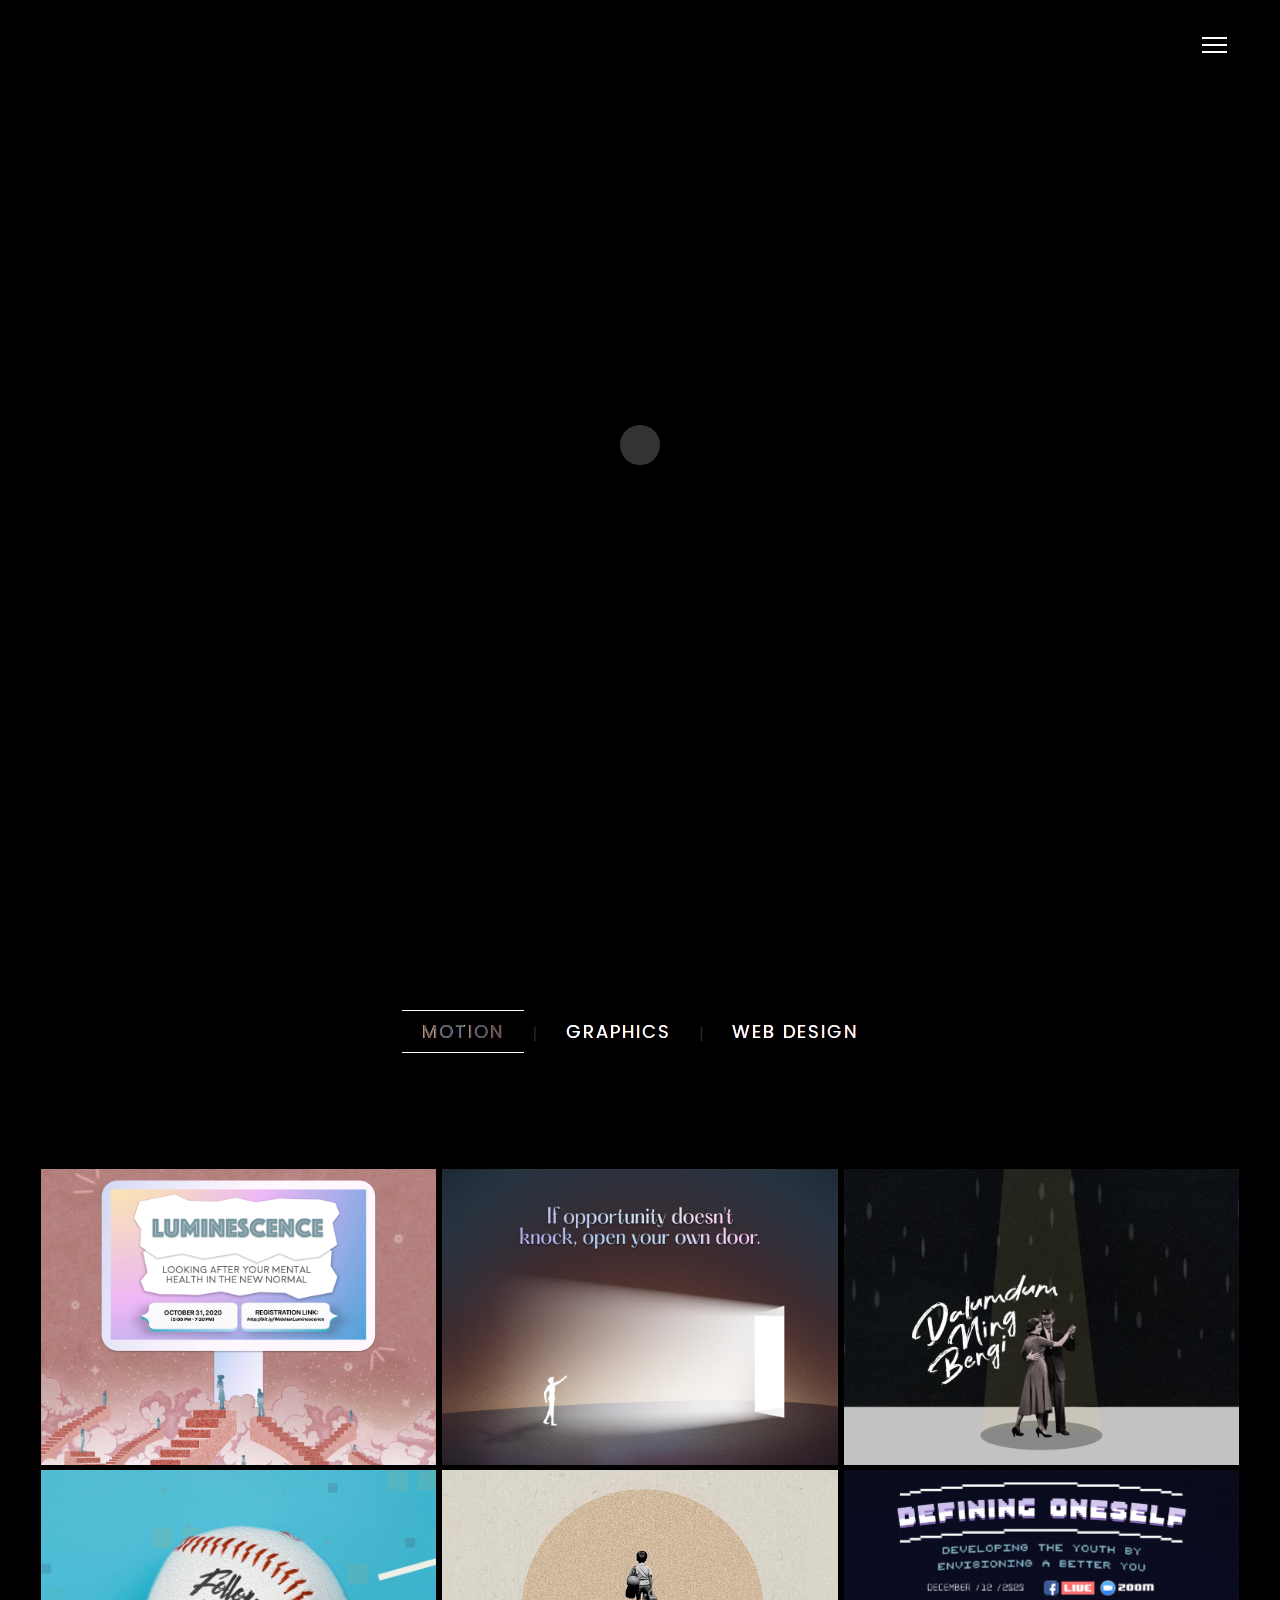
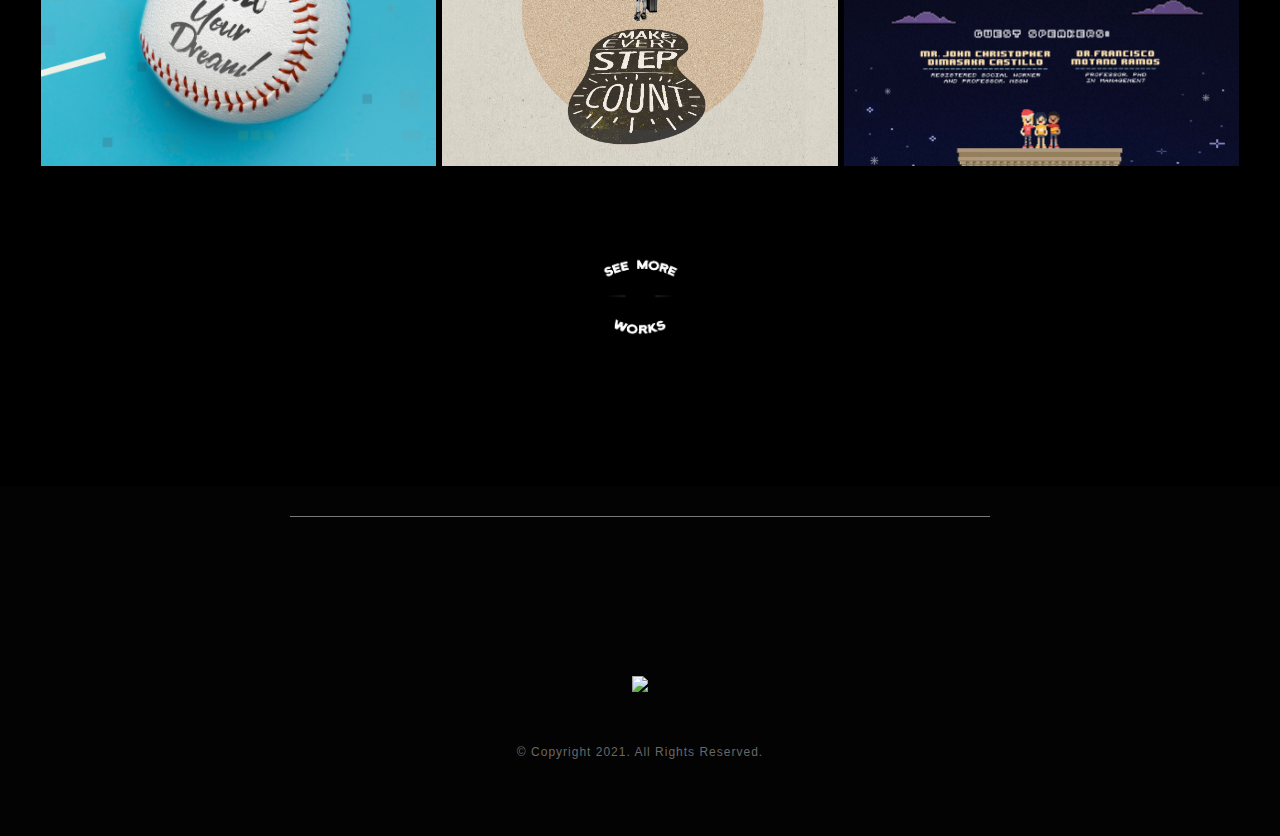
==== index.html @ 74062b82 "m" ====
<!doctype html>

<html lang="en">
<head>

  <meta charset="utf-8">
  <title>James Dulinayan</title>
  <link rel="icon" type="image/png" href="img/icon.png" />

<!--Style-->

  <link rel="stylesheet" href="css/reset.css">
  <link rel="stylesheet" href="css/style.css">
  <link rel="stylesheet" href="css/style-responsive.css">
  <link rel="stylesheet" href="http://maxcdn.bootstrapcdn.com/font-awesome/4.3.0/css/font-awesome.min.css">

<script src="https://use.fontawesome.com/releases/v5.11.1/js/all.js"></script>
    
    
    <link href="https://fonts.googleapis.com/css?family=Roboto+Condensed:300,300i,400,400i,700i" rel="stylesheet">
    <link rel="stylesheet" href="https://cdnjs.cloudflare.com/ajax/libs/font-awesome/4.7.0/css/font-awesome.min.css">
    <link rel="stylesheet" href="https://maxcdn.bootstrapcdn.com/bootstrap/3.3.7/css/bootstrap.min.css"> 
    
    <!---->
    
    <link rel="stylesheet" href="https://cdnjs.cloudflare.com/ajax/libs/magnific-popup.js/1.1.0/magnific-popup.min.css">
    <link rel="stylesheet" href="https://cdnjs.cloudflare.com/ajax/libs/owl-carousel/1.3.3/owl.carousel.min.css">
    <link rel="stylesheet" href="https://cdnjs.cloudflare.com/ajax/libs/owl-carousel/1.3.3/owl.theme.min.css">
    <script src="https://ajax.googleapis.com/ajax/libs/jquery/3.3.1/jquery.min.js"></script>
    <script src="https://cdnjs.cloudflare.com/ajax/libs/owl-carousel/1.3.3/owl.carousel.min.js"></script>

    <link rel="stylesheet" href="css/jquery.fatNav.min.css">

</head>

<body>



<div class="preloader" id="preloader">
    <div class="item">
      <div class="spinner">
      </div>
    </div>
</div>



  <!--Header-->


  <header id="fullscreen">
    
      <div class="logo" id="full"><a href="index.html">
        <img class='logos' src="img/logo.jpg">
      </a></div>


  </header>


    <div class="fat-nav">
        <div class="fat-nav__wrapper">
            <ul>
                <li><a href="index.html" class="active">Home</a></li>
                <li><a href="pages/works.html">My Works</a></li>
                <li><a href="pages/about.html">About</a></li>
                <li><a href="pages/contact.html">Contact</a></li>
            </ul>
        </div>
    </div>


  <!--Content-->


   <div class="content" id="ajax-content">

        <section class="box-intro">
            <div class="table-cell">
                <h1 class="box-headline letters rotate-2">
                   <img src="img/hello.gif">
            </h1>
                <h5>GRAPHIC / WEB / MOTION / VIDEO</h5>
            </div>

            <div class="mouse">

                <div class="scroll"></div>
            </div>
        </section>

      </div>




<section class="works">
           <div class="container">
               <div class="row no-gutters">
                   <div class="filtering text-center col-sm-12">
                       <div class="filter">
                           <span data-filter='.motion' class="active">MOTION</span>
                           |
                           <span data-filter='.graphic'> GRAPHICS</span>
                           |
                           <span data-filter='.web'>WEB DESIGN</span>
                       </div>
                   </div>
                   <div class="clearfix"></div>
                   <br><br><br><br>
                   
                   <div class="gallery full-width">
                       <div class="col-lg-4 items motion">
                           <div class="item-img">
                               <img src="img/portfolio/motion/invicta.gif" class="img-responsive" alt="">
                               <div class="item-img-overlay">
                                   <div class="overlay-info full-width">
                                       <p>LOGO | Branding</p>
                                       <h5>Creative Web Design</h5>
                                        <a href="img/portfolio/motion/invicta.gif" class="popimg">
                                       <span class="icon">
                                           <i class="fa fa-arrow-right"></i>
                                       </span>
                                     </a>
                                   </div>
                               </div>
                           </div>
                       </div>
                          
                    <div class="col-lg-4 items motion">
                           <div class="item-img">
                               <img src="img/portfolio/motion/flag.gif" class="img-responsive" alt="">
                               <div class="item-img-overlay">
                                   <div class="overlay-info full-width">
                                       <p>LOGO | Branding</p>
                                       <h5>Creative Web Design</h5>
                                       <a href="img/portfolio/motion/flag.gif" class="popimg">
                                           
                                           <span class="icon">
                                               <i class="fa fa-arrow-right"></i>
                                           </span>
                                           
                                       </a>
                                   </div>
                               </div>
                           </div>
                       </div>
                       
                       <div class="col-lg-4 items motion">
                           <div class="item-img">
                               <img src="img/portfolio/motion/kaleidoscope.gif" class="img-responsive" alt="">
                               <div class="item-img-overlay">
                                   <div class="overlay-info full-width">
                                       <p>LOGO | Branding</p>
                                       <h5>Creative Web Design</h5>
                                       <a href="img/portfolio/motion/kaleidoscope.gif" class="popimg">
                                           
                                           <span class="icon">
                                               <i class="fa fa-arrow-right"></i>
                                           </span>
                                           
                                       </a>
                                   </div>
                               </div>
                           </div>
                       </div>
                       
                       
                       <div class="col-lg-4 items motion">
                           <div class="item-img">
                               <img src="img/portfolio/motion/stranger.gif" class="img-responsive" alt="">
                               <div class="item-img-overlay">
                                   <div class="overlay-info full-width">
                                       <p>LOGO | Branding</p>
                                       <h5>Creative Web Design</h5>
                                       <a href=img/portfolio/motion/stranger.gif class="popimg">
                                           
                                           <span class="icon">
                                               <i class="fa fa-arrow-right"></i>
                                           </span>
                                           
                                       </a>
                                   </div>
                               </div>
                           </div>
                       </div>
                       
                       <div class="col-lg-4 items motion">
                           <div class="item-img">
                               <img src="img/portfolio/motion/wreckit.gif" class="img-responsive" alt="">
                               <div class="item-img-overlay">
                                   <div class="overlay-info full-width">
                                       <p>LOGO | Branding</p>
                                       <h5>Creative Web Design</h5>
                                       <a href="img/portfolio/motion/wreckit.gif" class="popimg">
                                           
                                           <span class="icon">
                                               <i class="fa fa-arrow-right"></i>
                                           </span>
                                           
                                       </a>
                                   </div>
                               </div>
                           </div>
                       </div>
                         <div class="col-lg-4 items motion">
                           <div class="item-img">
                               <img src="img/portfolio/motion/baile.gif" class="img-responsive" alt="">
                               <div class="item-img-overlay">
                                   <div class="overlay-info full-width">
                                       <p>LOGO | Branding</p>
                                       <h5>Creative Web Design</h5>
                                       <a href="img/portfolio/motion/baile.gif" class="popimg">
                                           
                                           <span class="icon">
                                               <i class="fa fa-arrow-right"></i>
                                           </span>
                                           
                                       </a>
                                   </div>
                               </div>
                           </div>
                       </div>
                        <div class="col-lg-4 items graphic">
                           <div class="item-img">
                               <img src="img/portfolio/graphic/01.jpg" class="img-responsive" alt="">
                               <div class="item-img-overlay">
                                   <div class="overlay-info full-width">
                                       <p>LOGO | Branding</p>
                                       <h5>Creative Web Design</h5>
                                       <a href="img/portfolio/graphic/full/01.png" class="popimg">
                                           
                                           <span class="icon">
                                               <i class="fa fa-arrow-right"></i>
                                           </span>
                                           
                                       </a>
                                   </div>
                               </div>
                           </div>
                       </div>
                       <div class="col-lg-4 items graphic">
                           <div class="item-img">
                               <img src="img/portfolio/graphic/02.jpg" class="img-responsive" alt="">
                               <div class="item-img-overlay">
                                   <div class="overlay-info full-width">
                                       <p>LOGO | Branding</p>
                                       <h5>Creative Web Design</h5>
                                       <a href="img/portfolio/graphic/full/02.png" class="popimg">
                                           
                                           <span class="icon">
                                               <i class="fa fa-arrow-right"></i>
                                           </span>
                                           
                                       </a>
                                   </div>
                               </div>
                           </div>
                       </div>
                       <div class="col-lg-4 items graphic">
                           <div class="item-img">
                               <img src="img/portfolio/graphic/03.jpg" class="img-responsive" alt="">
                               <div class="item-img-overlay">
                                   <div class="overlay-info full-width">
                                       <p>LOGO | Branding</p>
                                       <h5>Creative Web Design</h5>
                                       <a href="img/portfolio/graphic/full/03.png" class="popimg">
                                           
                                           <span class="icon">
                                               <i class="fa fa-arrow-right"></i>
                                           </span>
                                           
                                       </a>
                                   </div>
                               </div>
                           </div>
                       </div>
                       <div class="col-lg-4 items graphic">
                           <div class="item-img">
                               <img src="img/portfolio/graphic/04.jpg" class="img-responsive" alt="">
                               <div class="item-img-overlay">
                                   <div class="overlay-info full-width">
                                       <p>LOGO | Branding</p>
                                       <h5>Creative Web Design</h5>
                                       <a href="img/portfolio/graphic/full/04.png" class="popimg">
                                           
                                           <span class="icon">
                                               <i class="fa fa-arrow-right"></i>
                                           </span>
                                           
                                       </a>
                                   </div>
                               </div>
                           </div>
                       </div>
                       <div class="col-lg-4 items graphic">
                           <div class="item-img">
                               <img src="img/portfolio/graphic/05.jpg" class="img-responsive" alt="">
                               <div class="item-img-overlay">
                                   <div class="overlay-info full-width">
                                       <p>LOGO | Branding</p>
                                       <h5>Creative Web Design</h5>
                                       <a href="img/portfolio/graphic/full/05.png" class="popimg">
                                           
                                           <span class="icon">
                                               <i class="fa fa-arrow-right"></i>
                                           </span>
                                           
                                       </a>
                                   </div>
                               </div>
                           </div>
                       </div>
                       <div class="col-lg-4 items graphic">
                           <div class="item-img">
                               <img src="img/portfolio/graphic/06.jpg" class="img-responsive" alt="">
                               <div class="item-img-overlay">
                                   <div class="overlay-info full-width">
                                       <p>LOGO | Branding</p>
                                       <h5>Creative Web Design</h5>
                                       <a href="img/portfolio/graphic/full/06.png" class="popimg">
                                           
                                           <span class="icon">
                                               <i class="fa fa-arrow-right"></i>
                                           </span>
                                           
                                       </a>
                                   </div>
                               </div>
                           </div>
                       </div>   









                   </div>
 
               </div>
           </div>
    

    <div class="more">
    <center><a href="pages/works.html"><img src="img/more.gif" style='width: 110px'></a><center>
    </div>
  


  <footer>




    <div class="footer-margin">
      <hr>

      <div class="social-footer">
        <a href="https://www.facebook.com/jamesdulinayan"><i class="fab fa-facebook-f"></i></a>
        <a href="https://www.twitter.com/jamesdulinayan"><i class="fab fa-twitter"></i></a>
        <a href="https://www.instagram.com/instagram"><i class="fab fa-instagram"></i></a>
      
      </div> 

      <center><a href="index.html"><img src="img/james.gif" style='width: 150px'></a></center> 

      <div class="copyright">© Copyright 2021. All Rights Reserved.</div>
      

    
    </div>


  </footer>

</section>

<!--Scripts-->

  <script src="js/jquery.easing.min.js"></script>
  <script src="js/modernizr.custom.42534.js" type="text/javascript"></script>
  <script src="js/jquery.waitforimages.js" type="text/javascript"></script>
  <script src="js/imagesloaded.pkgd.min.js" type="text/javascript"></script>    
  <script src="js/jquery.jkit.1.2.16.min.js"></script>
  <script src="js/script.js" type="text/javascript"></script>
  <script  src="js/menu.js"></script>


      <script src="js/main.js"></script>
     <script src="js/jquery.responsiveTabs.min.js"></script>
     <script src="js/isotope.pkgd.min.js"></script>
     <script src="https://cdnjs.cloudflare.com/ajax/libs/magnific-popup.js/1.1.0/jquery.magnific-popup.min.js"></script>


    <script type="text/javascript" src="js/jquery.fatNav.min.js"></script>
    <script type="text/javascript" src="js/menu.js"></script>




</body>
</html>
---- css/style.css ----
@import url('https://fonts.googleapis.com/css2?family=Poppins:wght@300&display=swap');
@font-face {
  font-family: Bigilla;
  src: url(../font/Bigilla.otf);
}

body{
  background-color: rgb(3,3,3);
  font-family: 'Poppins', sans-serif;
  font-size:14px;
  color: white;
  font-weight: 400;
  overflow-y:scroll;
  -webkit-font-smoothing: antialiased;
  margin:0; padding:0;
    min-width: 100%;


}

::selection {
		background: #000;
		color: #fff;
		text-shadow: none;
	}
	
	::-moz-selection {
		background: #000;
		color: #fff;
		text-shadow: none;
	}

p{
  font-family: 'Poppins', sans-serif;
  font-size:14px;
  font-weight: 400;
}

a{
  text-decoration:none;
  -webkit-transition: all 0.2s ease-in;
	-moz-transition: all 0.2s ease-in;
	-ms-transition: all 0.2s ease-in;
	-o-transition: all 0.2s ease-in;
	transition: all 0.2s ease-in; 

}

a:focus {
  outline:none;
}

strong{
  font-weight:700;

}


/*
**************************
PRELOADER
**************************
*/

.preloader{
  position:fixed;
  top:0;
  width:100%;
  height:100%;
  background:black;
  z-index:999;
}
 
.preloader .item{
  position:absolute;
  width:50px;
  height:50px;
  left:50%;
  top:50%;
  margin-left:-25px;
  margin-top:-25px;
} 

.spinner {
  width: 40px;
  height: 40px;
  margin: 0px auto;
  background-color: #333;
  border-radius: 100%;  
  -webkit-animation: scaleout 1.0s infinite ease-in-out;
  animation: scaleout 1.0s infinite ease-in-out;
}

@-webkit-keyframes scaleout {
  0% { -webkit-transform: scale(0.0) }
  100% {
    -webkit-transform: scale(1.0);
    opacity: 0;
  }
}

@keyframes scaleout {
  0% { 
    transform: scale(0.0);
    -webkit-transform: scale(0.0);
  } 100% {
    transform: scale(1.0);
    -webkit-transform: scale(1.0);
    opacity: 0;
  }
}





/*
**************************
NAVIGATION OPACITY
**************************
*/



#full{
  width:1140px;
  position: relative;
  top:0;
  margin:0 auto;
  z-index: 9997;
}


#fullscreen{
  display:none;
  position:absolute;
  top:0;
  width:100%;
  margin:0 auto;
  height:80px;
  z-index: 9998;
}

/*
**************************
HEADER
**************************
*/

header.boxed{
  position:fixed;
  width:100%;
  margin:0 auto;
  height:80px;
  z-index:9999;
  display:none;
  background:none;
  top:0;
    -webkit-transition: background 0.2s ease-in;
	-moz-transition: background 0.2s ease-in;
	-ms-transition: background 0.2s ease-in;
	-o-transition: background 0.2s ease-in;
	transition: background 0.2s ease-in; 
}


header.boxed .header-margin{
  width:1140px;
  margin:0 auto;
}

header.boxed .header-margin-mini{
  width:90%;
  margin:0 auto;
}


ul.social-icon{
  float:right;
}

ul.social-icon a{
  float:right;
  font-size:15px;
  border-bottom:0;
  color:black;
  padding-right:0px !important;
}

ul.social-icon a:hover{
  color:#c3c3c3;
}

.menu-index{
  position: fixed;
  right: 5%;
  top: 10px;
  z-index: 99999;
  padding:20px;
  background:transparent;
  cursor:pointer;
}

.gradient-icon{
  padding: .5px 2px;
}
.gradient-icon svg.fa-times path{
  fill: url(#rg);
}

/* from black to color */
.gradient-icon svg.fa-times{
  filter: brightness(0%) grayscale(100%);
  transition: filter 1s ease, -webkit-filter 1s ease;
}
.gradient-icon svg.fa-times:hover{
  filter: brightness(100%) grayscale(0%);
}

/* from white to color */
.gradient-icon.white{
  background: 191919;
}
.gradient-icon.white svg.fa-times{
  filter: brightness(0%) grayscale(100%) invert(1);
}
.gradient-icon.white svg.fa-times:hover{
  /*
    we need to make a new declaration
    because transitions can only be done on func values 
    so we need the same <filterFunc> at both hands of the transition
 */
  filter: brightness(100%) grayscale(0%) invert(0);
}




ul.menu-icon{
  float:right;
}

ul.menu-icon a{
  float:right;
  font-size:19px;
  color:white;
  padding-right:0px !important;
}

ul.menu-icon i{
  padding:20px;
  background:black;
}

ul.menu-icon a:hover{
  color:#c3c3c3;
}

header a{
  color:#000000;
}

ul.header-nav{
  width:60%;
  float:left;
}

.logos {
  margin-top: 30px;
  margin-left: -30px;
  width: 150px;
}

header .logo > a{
  font-family: Otto Attac Type;
  font-size:23px;
  font-weight:800;
  float:left;
  line-height:80px;
  padding-right:40px;
}

header .logo > a:hover{
  color:#c3c3c3;
}

header li{
  text-transform:uppercase;
  list-style-type: none; margin: 0 auto; float: left;
}


header li > a{
  font-size:13px;
  color:#c3c3c3;
  padding-right:25px;
  padding-left:25px;
  font-weight:800;
  line-height:80px;
  display:inline-block;  

}

header li > a:hover{
  color:rgb(3,3,3);
}

header li > a #active{
  color:#000000;

}

header li ul{
  overflow: hidden; display: none; background: #f9f9f9; z-index:20;
}

header li ul li a{
  line-height:50px;
  padding-left:30px; 
  width:260px;
}

header li:hover ul{
  position: absolute; padding: 0; display: block; width: 260px;
}



/*
**************************
CONTENT
**************************
*/

.more{
  margin: 90px;
}

.more img{
  transition: 0.5s all ease-in-out;

}

.more img:hover{

  transition: 0.5s all ease-in-out;
transform: scale(1.2);

}

.hero-image{
  position:relative; 
  width:100%; 
  top:0; 
  height:400px; 
  background: url('../img/full/full.jpg') center center;
  -webkit-background-size: cover;
  -moz-background-size: cover;
  -o-background-size: cover;
  background-size: cover;  
  
}

.one-column{
  width:40%;
  position:relative;
  float:left;
}

.two-column{
  width:60%;
  position:relative;
  float:left;
}

.one-column p{
  width:70% !important;
}

.two-column p{
  width:100% !important;
}

.clear{
  clear:both;
}

.content{
  position:relative;
  width:1140px;
  margin-right:50px auto;

}



.content .text-intro{
  width: 1140px;
  margin: 200px auto 0;
}

.content .text-intro h1, h2{
  font-size:43px;
  width:40%;
  font-family: Poppins;
  text-transform:uppercase;
  color:white;
  letter-spacing: 2px;
  font-weight:500;
  line-height:70px;

  
}

h2{
  font-size:43px;
  width:30%;
  font-family: Poppins;
  text-transform:uppercase;
  color:white;
  letter-spacing: 2px;
  font-weight:500;
  line-height:70px;

}

.content .text-intro p{
  font-size:16px;
  color:white;
  margin-top:20px;
  font-weight:400;
  line-height:22px;
  letter-spacing:1px;
  width:40%;
}

        .typed-cursor{
            opacity: 1;
            font-weight: 900;
            -webkit-animation: blink 0.7s infinite;
            -moz-animation: blink 0.7s infinite;
            -ms-animation: blink 0.7s infinite;
            -o-animation: blink 0.7s infinite;
            animation: blink 0.7s infinite;
        }
        @-keyframes blink{
            0% { opacity:1; }
            50% { opacity:0; }
            100% { opacity:1; }
        }
        @-webkit-keyframes blink{
            0% { opacity:1; }
            50% { opacity:0; }
            100% { opacity:1; }
        }
        @-moz-keyframes blink{
            0% { opacity:1; }
            50% { opacity:0; }
            100% { opacity:1; }
        }
        @-ms-keyframes blink{
            0% { opacity:1; }
            50% { opacity:0; }
            100% { opacity:1; }
        }
        @-o-keyframes blink{
            0% { opacity:1; }
            50% { opacity:0; }
            100% { opacity:1; }
        }

/*
**************************
HOME SIDEBAR
**************************
*/

.home-sidebar{
  top:0;
  position:absolute;
  width:33.3333%;
  right:0;
  height:100%;
  background:#f4f4f4;
  z-index:9;
  overflow:hidden;
  background-size:100%;
  background-repeat: no-repeat;
  background-size: cover;
  background-position: center;
}

.parallax{
  position:absolute;
}

.parallax-option{
  position:absolute; width:100%; height:100%;
}

/*
**************************
PORTFOLIO GRID
**************************
*/

.prev-next{
  width:100%;
  max-width:1170px;
  margin:0 auto;
  padding-top:100px;
}

.prev-next a{
  color:black;
  font-weight:500;
  padding-bottom: 15px;
}

.prev-next a:hover{
  border-bottom:1px solid black;
}

.prev-button{
  width:50%;
  position:relative;
  float:left;
  text-align:left;
}

.next-button{
  width:50%;
  position:relative;
  float:left;
  text-align:right;
}


#ajax-content{width:100%;}

.portfolio-grid{
  width:1170px;
  position:relative;
  margin: 100px auto;
  overflow:hidden;
}

#portfolio-sidebar{
  width: 780px !important;
  padding-right: 390px;

}

li.grid-item{
  position:relative;
  float:left;
  padding:15px;
}

.grid-hover{
  position: absolute;
  width: 100%;
  height: 100%;
  top:0;
  background: white;
  z-index: 2;
  opacity: 0;
  -webkit-transition: all 0.2s ease-in;
	-moz-transition: all 0.2s ease-in;
	-ms-transition: all 0.2s ease-in;
	-o-transition: all 0.2s ease-in;
	transition: all 0.2s ease-in; 
}

.grid-hover:hover{
  opacity: 0.9;
}

.grid-hover h1{
  font-size:23px;
  bottom:80px;
  left:40px;
  position:absolute;
  text-transform:uppercase;
  color:#000000;
  letter-spacing:1px;
  font-weight:900;
  line-height:50px;
}

.grid-hover p{
  font-size:13px;
  bottom:40px;
  left:40px;
  position:absolute;
  color:#686868;
  letter-spacing:1px;
  font-weight:400;
  line-height:50px;
}

li.grid-item img{
  width:360px;
}

/*
**************************
FOOTER
**************************
*/

#footer-box{height:150px; margin-top:75px;}

footer{
  background-color: rgb(3,3,3);
  width:100%;
  margin-top:150px;
  height:350px;
  overflow:hidden;
  z-index:10;
}

.footer-margin{
  width:1140px;
  margin: 30px auto;
  line-height: 70px;
}

#footer-left{text-align:left;}

.footer-margin .copyright{
  color: #686868;
  letter-spacing: 1px;
  font-size: 12px;
  width: 100%;
  text-align:center;
  float: left;
}

.footer-margin .social-footer{
  color: #686868;
  letter-spacing: 1px;
  font-size: 25px;
  width: 100%;
  text-align:center;
  float: left;
  margin: 20px auto;
}

.footer-margin .social-footer a{
  color:white;
  padding: 30px;
}


.footer-margin .social-footer a:hover{
  color:gray;
  transition: color .3s ease-in;

}

.copyright{
  color: gray;
}

/*
**************************
CONTACT
**************************
*/

.contact-one, .contact-two{
  width:30%;
  padding-right:3%;
  position:relative;
  float:left;
}

.contact-three{
  width:33%;
  position:relative;
  float:left;
}

.contact-one p, .contact-two p, .contact-three p{
  width:100% !important;
}

input{

  width:100%;
  height:40px;
  background:#f8f7f7;
  border:0;
  color:#000000;
  font-weight:500;
  line-height:40px;
  font-family: 'Poppins', sans-serif;
  margin-bottom:10px;
  font-size:13px;
  padding-left:15px;
  -webkit-box-sizing: border-box; /* Safari/Chrome, other WebKit */
  -moz-box-sizing: border-box;    /* Firefox, other Gecko */
  box-sizing: border-box;         /* Opera/IE 8+ */
}

input.button-submit{

  width:220px;
  height:40px;
  background:#f8f7f7;
  font-weight:500;
  border:0;
  font-family: 'Poppins', sans-serif;
  color:#000000;
  float:right;
  font-weight:900;
  line-height:40px;
  font-size:13px;
}

input:focus{
  background:#f4f4f4; 
}

textarea{

  width:100%;
  height:40px;
  border:0;
  line-height:40px;
  background:#f8f7f7;
  color:#000000;
  font-size:13px;
  font-family: 'Poppins', sans-serif;
  font-weight:500;
  margin-bottom:10px;
  padding:0 0 0 15px;
  -webkit-box-sizing: border-box; /* Safari/Chrome, other WebKit */
  -moz-box-sizing: border-box;    /* Firefox, other Gecko */
  box-sizing: border-box;         /* Opera/IE 8+ */
    -webkit-transition: all 0.2s ease-in;
	-moz-transition: all 0.2s ease-in;
	-ms-transition: all 0.2s mease-in;
	-o-transition: all 0.2s ease-in;
	transition: all 0.2s ease-in; 
}

textarea:focus{background:#f4f4f4; height:250px;}









/* box-intro
==================================================*/

.box-intro {
    text-align: center;
    display: table;
    height: 100vh;
    background-color: rgb(3,3,3);
    width: 100%;
}

.box-intro .table-cell {
    display: table-cell;
    vertical-align: middle;
}

.box-intro em {
    font-style: normal;
    text-transform: uppercase
}

b i:last-child {
    color: #ffbf00 !important;
}

.box-intro h5 {
    letter-spacing: 4px;
    text-transform: uppercase;
    color: #999;
    line-height: 1.7
}


/* mouse effect */

.mouse {
    position: absolute;
    width: 22px;
    height: 42px;
    bottom: 40px;
    left: 50%;
    margin-left: -12px;
    border-radius: 15px;
    border: 2px solid #888;
    -webkit-animation: intro 1s;
    animation: intro 1s;
}

.scroll {
    display: block;
    width: 3px;
    height: 3px;
    margin: 6px auto;
    border-radius: 4px;
    background: #888;
    -webkit-animation: finger 2s infinite;
    animation: finger 2s infinite;
}

@-webkit-keyframes intro {
    0% {
        opacity: 0;
        -webkit-transform: translateY(40px);
        transform: translateY(40px);
    }
    100% {
        opacity: 1;
        -webkit-transform: translateY(0);
        transform: translateY(0);
    }
}

@keyframes intro {
    0% {
        opacity: 0;
        -webkit-transform: translateY(40px);
        transform: translateY(40px);
    }
    100% {
        opacity: 1;
        -webkit-transform: translateY(0);
        transform: translateY(0);
    }
}

@-webkit-keyframes finger {
    0% {
        opacity: 1;
    }
    100% {
        opacity: 0;
        -webkit-transform: translateY(20px);
        transform: translateY(20px);
    }
}

@keyframes finger {
    0% {
        opacity: 1;
    }
    100% {
        opacity: 0;
        -webkit-transform: translateY(20px);
        transform: translateY(20px);
    }
}


/* text rotate */

hr{
  width: 70%;
  opacity: 0.5;
}

.box-headline {
    font-size: 60px;
    line-height: 1.0;
}


.box-headline img{
    width: 30%;
    height: 30%;
}

.box-words-wrapper {
    display: inline-block;
    position: relative;
}

.box-words-wrapper b {
    display: inline-block;
    position: absolute;
    white-space: nowrap;
    left: 0;
    top: 0;
}

.box-words-wrapper b.is-visible {
    position: relative;
}

.no-js .box-words-wrapper b {
    opacity: 0;
}

.no-js .box-words-wrapper b.is-visible {
    opacity: 1;
}

.box-headline.rotate-2 .box-words-wrapper {
    -webkit-perspective: 300px;
    perspective: 300px;
}

.box-headline.rotate-2 i,
.box-headline.rotate-2 em {
    display: inline-block;
    -webkit-backface-visibility: hidden;
    backface-visibility: hidden;
}

.box-headline.rotate-2 b {
    opacity: 0;
}

.box-headline.rotate-2 i {
    -webkit-transform-style: preserve-3d;
    transform-style: preserve-3d;
    -webkit-transform: translateZ(-20px) rotateX(90deg);
    transform: translateZ(-20px) rotateX(90deg);
    opacity: 0;
}

.is-visible .box-headline.rotate-2 i {
    opacity: 1;
}

.box-headline.rotate-2 i.in {
    -webkit-animation: box-rotate-2-in 0.4s forwards;
    animation: box-rotate-2-in 0.4s forwards;
}

.box-headline.rotate-2 i.out {
    -webkit-animation: box-rotate-2-out 0.4s forwards;
    animation: box-rotate-2-out 0.4s forwards;
}

.box-headline.rotate-2 em {
    -webkit-transform: translateZ(20px);
    transform: translateZ(20px);
}

.no-csstransitions .box-headline.rotate-2 i {
    -webkit-transform: rotateX(0deg);
    transform: rotateX(0deg);
    opacity: 0;
}

.no-csstransitions .box-headline.rotate-2 i em {
    -webkit-transform: scale(1);
    transform: scale(1);
}

.no-csstransitions .box-headline.rotate-2 .is-visible i {
    opacity: 1;
}












 #services-02 {
    background: #f4f4f4;
       margin-top: 90px;
}

#services-tabs ul {
    margin-bottom: 40px;
}

#services-tabs ul li {
    padding: 5px 30px;
}

#services-tabs ul li a {
     font-family: "Roboto Condensed", sans-serif; ;
    font-size: 14px;
    color: #212226;
    text-transform: uppercase;
    font-weight: bold
    padding: 0;
    text-decoration: none;
}


/* Tab active state */

#services-tabs ul li.r-tabs-state-active a {
    color: #fb527a;
    font-weight: 700;
    border-bottom: 3px solid #fb527a;
    padding-bottom: 5px;
    -webkit-transition: border-color 300ms linear;
    transition: border-color 300ms linear;
}

.service-tab .col-md-6 {
    padding: 0;
}

.service-tab img {
    width: 100%;
    margin: 0 auto;
}

.service-tab .tab-bg {
    background: #fff;
    padding: 59px 30px;
    min-height: 481px;
}

.service-tab h2 {
    font-size: 48px;
    color: #bbb;
    margin-bottom: 20px;
    font-weight: 100;
}

.service-tab h3 {
    font-size: 32px;
    margin-bottom: 30px;
}

.service-tab p {
    line-height: 24px;
    margin-bottom: 30px;
}


.works .container{
  padding-top: 100px;
  width: 94%;
  }

 
.works{
  background-color: black;

}
.works .filtering .filter{
    display: inline-block;
    padding: 29px 15px;
    box-shadow: 0px 10px 30px rgba(0,0,0,0.1);

    
}

.works .filtering span{
    font-family: 'Poppins', sans-serif;
    margin: 0 5px;
    padding: 8px 20px;
    font-size: 18px;     
    cursor: pointer;
    letter-spacing: 2px;

    
  background: linear-gradient(to left, white 25%, #fde071 37.5%, #ef9671, #996a6e 62.5%, white 75%);
  background-size: 200% 200%;
  text-decoration: none;
  animation: rainbow 3s ease-in-out infinite;
  background-clip: text;
  -webkit-background-clip:text;
  color: white;
  transition: color .5s ease-in-out;

    
}

.works .filtering span:hover{
    color:rgba(0,0,0,0);
    

    
}

.works .filtering .active{
    border-bottom: 1px solid white;
    border-top: 1px solid white;
    color: #555555;
    


}

.works .item-img{
    position: relative;
    margin-top: 15px;
    margin-right: 3px;
    margin-left: 3px;

}

.works .item-img video{
    position: relative;
    margin-top: 15px;
    margin-right: 3px;
    margin-left: 3px;

} 


.works .item-img:hover .item-img-overlay{
    visibility: visible;
    opacity: 1;
}


.works .item-img-overlay{
    position: absolute;
    top: 10px;
    left: 10px;
    right: 10px;
    bottom: 10px;
    padding: 30px;
    background: rgba(255,255,255,0.95);
    opacity: 0;
    visibility: hidden;
    transition: all 0.5s;
    
}



.works .item-img-overlay .icon{
    position: absolute;
    right: 30px;
    bottom: 30px;
    width: 40px;
    height: 40px;
    line-height:40px; 
    border-radius: 50%;
    border: 1px solid #1a2373;
    text-align: center;
    font-size: 20px;
    color: #1a2373;
        
    
}

.works .item-img-overlay p{
    color: #1a2373;
    font-weight: bold;
    font-size: 16px;
    
}


.works .item-img-overlay h6{
    
    font-weight: 400;
    font-size: 13px;
    margin-top: 5px;
}

.row.no-gutters [class*=col-]{
    padding: 0;
    margin-top: -10px;
    margin-right: -0.px;
}

 





.text-center {
    text-align: center;
}





















.scontainer {
  margin: 1em 5em;
}

.title-skills {
  font-size: 2em;
  margin: 2em 3em 1em;
  font-family: 'Poppins', sans-serif;
  text-transform: uppercase;
  letter-spacing: 10px;
  transition: all 400ms ease-in-out;
}

.bar {
  width: 80%;
  margin: 1.5em 6em;
}

.skill {
  font-size: .8em;
  text-transform: uppercase;
}

.speech-bubble {
  font-size: 0.75em;
  line-height: 2em;
  position: absolute;
  color: black;
  top: -2.7em;
  text-align: center;
  min-width: 3em;
  border-radius: 0.3em;
  display: none;
}

.html,
.photo,
.fluent {
  left: calc(75% - 1.5em);
}

.jquery {
  left: calc(25% - 1.5em);
}

.sketch,
.illustrator {
  left: calc(90% - 1.5em);
}

.indesign {
  left: calc(85% - 1.5em);
}

.speech-bubble:after {
  border: 0.5em solid transparent;
  content: "";
  margin-left: -0.5em;
  position: absolute;
  top: 100%;
  left: 50%;
}

.bar-outer {
  height: 1.25em;
  background: #EEEEEE;
  position: relative;
  border-radius: 0.3em;
}

.bar-inner {
  width: 0;
  height: 1.25em;
  border-radius: 0.3em;
}

.ht, .html {
  background: linear-gradient(to right, #fde071, #ef9671, #F2E8E9);
}

.html:after {
  border-top-color: linear-gradient(to right, #fde071, #ef9671, #F2E8E9);
}

.jq, .jquery {
  background: linear-gradient(to right, #fde071, #ef9671, #F2E8E9);
}

.jquery:after {
  border-top-color: linear-gradient(to right, #fde071, #ef9671, #F2E8E9);
}

.sk, .sketch {
  background: linear-gradient(to right, #fde071, #ef9671, #F2E8E9);
}

.sketch:after {
  border-top-color: linear-gradient(to right, #fde071, #ef9671, #F2E8E9);
}

.ph, .photo {
  background: linear-gradient(to right, #fde071, #ef9671, #F2E8E9);
}

.photo:after {
  border-top-color: linear-gradient(to right, #fde071, #ef9671, #F2E8E9);
}

.il, .illustrator {
  background: linear-gradient(to right, #fde071, #ef9671, #F2E8E9);
}

.illustrator:after {
  border-top-color: linear-gradient(to right, #fde071, #ef9671, #F2E8E9);
}
---- css/style-responsive.css ----
@media all and (max-width: 1330px) and (min-width: 1180px) {


  header.boxed .header-margin{
    width:1000px;
  }

  .content .text-intro{
    width:1000px;
  }

  .footer-margin{
    width:1000px;
  }

  .content .text-intro h1, .content .text-intro p{
    width:60%;
  }

  #full{
    width:1000px;
  }

  .prev-next{
    max-width:1000px;
  }


  /*
  **************************
  Portfolio Grid
  **************************
  */

  #portfolio-sidebar{

    width: 710px !important;
    padding-right: 320px;
  }

  .portfolio-grid{

    width:1030px;

  }

  .grid-hover, li.grid-item, li.grid-item img{
    width:312px;
  }


}


@media all and (max-width: 1179px) and (min-width: 1024px) {


  header.boxed .header-margin{
    width:800px;
  }

  .content .text-intro{
    width:800px;
  }

  .footer-margin{
    width:800px;
  }

  .content .text-intro h1, .content .text-intro p{
    width:60%;
  }

  #full{
    width:800px;
  }

  .prev-next{
    max-width:800px;
  }


  /*
  **************************
  Portfolio Grid
  **************************
  */

  #portfolio-sidebar{

    width: 580px !important;
    padding-right: 250px;
  }

  .portfolio-grid{

    width:830px;

  }

  .grid-hover, li.grid-item, li.grid-item img{
    width:246px;
  }

}


@media all and (max-width: 1023px) and (min-width: 769px) {


  header.boxed .header-margin{
    width:600px;
  }

  .content .text-intro{
    width:600px;
  }

  .footer-margin{
    width:600px;
  }

  .content .text-intro h1, .content .text-intro p{
    width:100%;
  }

  #full{
    width:600px;
  }

  .prev-next{
    max-width:600px;
  }
  
  .home-sidebar{
    display:none;
  }
  
  ul.header-nav{
    width:50%;
  
  }
  
  header li > a{
    padding-right: 15px;
    padding-left: 15px;
  }
 


  /*
  **************************
  Portfolio Grid
  **************************
  */

  #portfolio-sidebar{

    width:630px !important;
    padding-right: 0;
  }

  .portfolio-grid{
    width:630px;
  }

  .grid-hover, li.grid-item, li.grid-item img{
    width:282px;
  }

}



@media all and (max-width: 768px) and (min-width: 481px) {


  header.boxed .header-margin{
    width:400px;
  }

  .content .text-intro{
    width:400px;
  }

  .footer-margin{
    width:400px;
  }

  .content .text-intro h1, .content .text-intro p{
    width:100% !important;
  }

  #full{
    width:400px;
    display:block !important;
  }

  .menu-index{
    display:block !important;
  }

  .prev-next{
    max-width:400px;
  }
  
  .home-sidebar{
    display:none;
  }
  
  ul.header-nav{
    width:50%;
  
  }
  
  header li > a{
    padding-right: 15px;
    padding-left: 15px;
  }
 
  .one-column, .two-column{
    width:100%;
  }
  
  .contact-one, .contact-two, .contact-three{
    width:100%;
  }
  
  textarea{
    height:250px;
  }

  input.button-submit{
    margin-bottom:100px;
  }
  
  .logo, .menu-index{
    display:block;
  }

  header.boxed{
    display:none !important;
  }  
  
  #footer-left{text-align:center;}

  /*
  **************************
  Portfolio Grid
  **************************
  */

  #portfolio-sidebar{

    width:430px !important;
    padding-right: 0;
  }

  .portfolio-grid{
    width:430px;
  }

  .grid-hover, li.grid-item, li.grid-item img{
    width:400px;
  }

}


@media all and (max-width: 480px) and (min-width: 320px) {

.more img{
  width: 50%;

}

  header.boxed .header-margin{
    width:280px;
  }

  .content .text-intro{
    width:280px;
  }

  .footer-margin{
    width:280px;
  }
  
  .footer-margin .copyright{line-height:40px;}

  .content .text-intro h1, .content .text-intro p{
    width:100% !important;
  }

  #full{
    width:280px;
    display:block !important;
  }
  
  .menu-index{
    display:block !important;
  }

  .prev-next{
    max-width:280px;
  }
  
  .home-sidebar{
    display:none;
  }
 
  .one-column, .two-column{
    width:100%;
  }
  
  .contact-one, .contact-two, .contact-three{
    width:100%;
  }
  
  textarea{
    height:250px;
  }
  
  input, textarea{
    padding:0;
  }

  input.button-submit{
    margin-bottom:100px;
  }
  
  header.boxed{
    display:none !important;
  }  
  
  #footer-left{text-align:center;}
  
  .content .text-intro h1{
    font-size:33px; 
    line-height:50px;
  }

  /*
  **************************
  Portfolio Grid
  **************************
  */

  #portfolio-sidebar{

    width:310px !important;
    padding-right: 0;
  }

  .portfolio-grid{
    width:310px;
  }

  .grid-hover, li.grid-item, li.grid-item img{
    width:280px;
  }

}

.r-tabs .r-tabs-nav {
    margin: 0;
    padding: 0;
}

.r-tabs .r-tabs-tab {
    display: inline-block;
    margin: 0;
    list-style: none;
}

.r-tabs .r-tabs-panel {
    padding: 15px;
    display: none;
}

.r-tabs .r-tabs-accordion-title {
    display: none;
}

.r-tabs .r-tabs-panel.r-tabs-state-active {
    display: block;
}

/* Accordion responsive breakpoint */
@media only screen and (max-width: 768px) {
    .r-tabs .r-tabs-nav {
        display: none;
    }

    .r-tabs .r-tabs-accordion-title {
        display: block;
    }
}
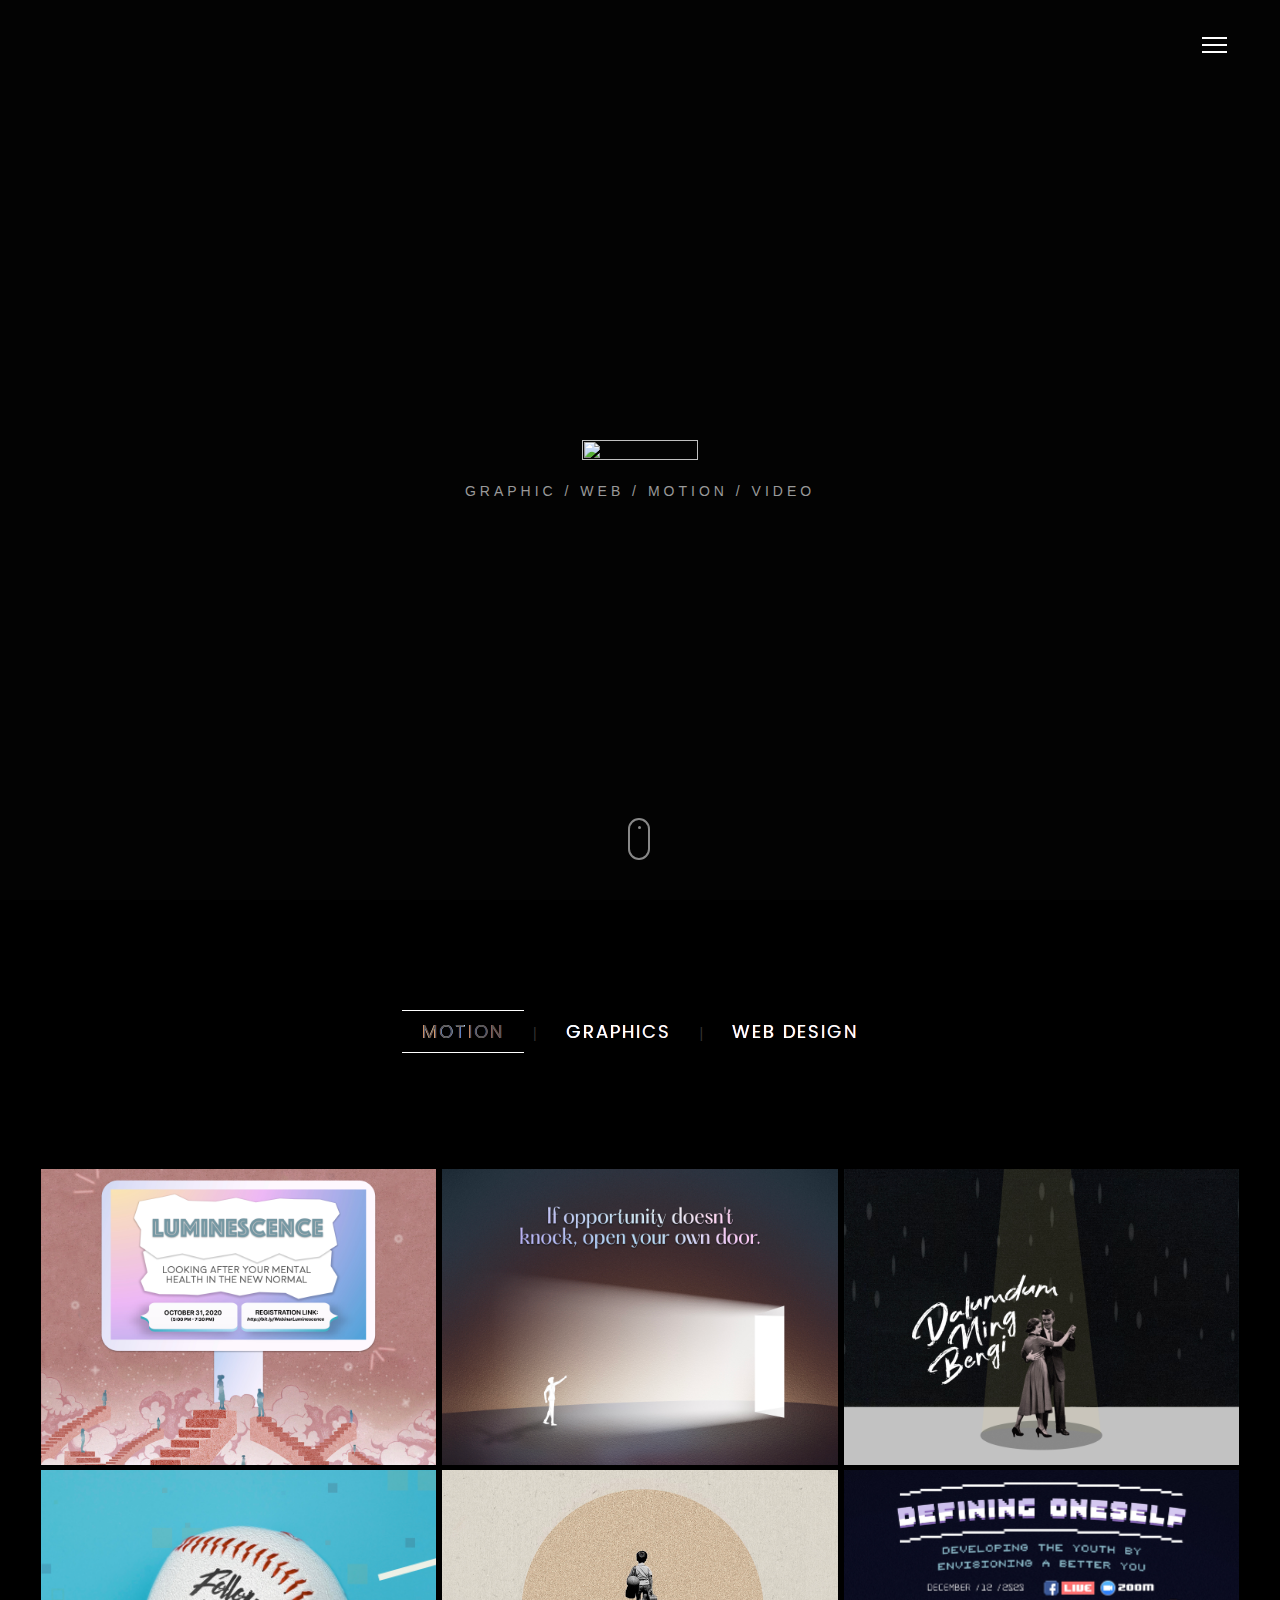
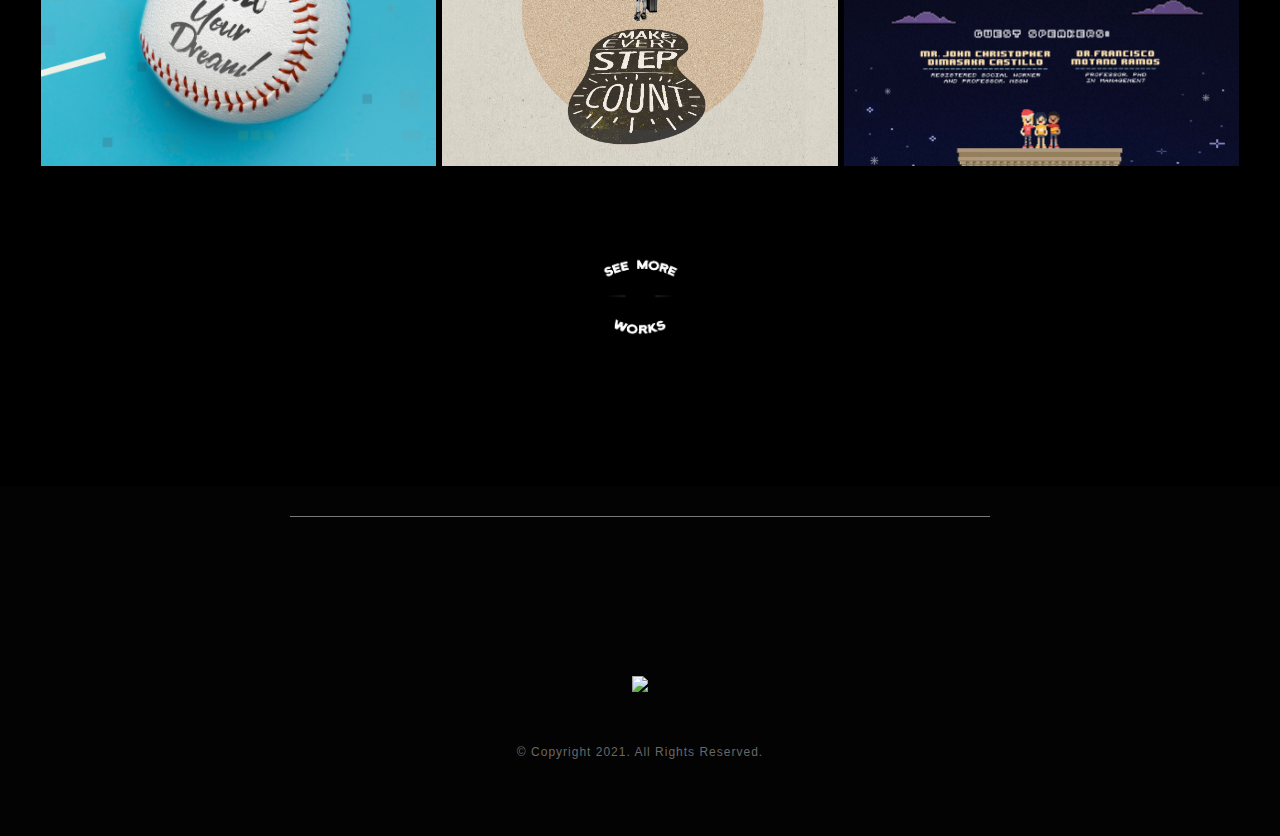
==== commit c9fd9c35: "Update index.html" ====
--- a/index.html
+++ b/index.html
@@ -34,15 +34,6 @@
 </head>
 
 <body>
-
-
-
-<div class="preloader" id="preloader">
-    <div class="item">
-      <div class="spinner">
-      </div>
-    </div>
-</div>
 
 
 
@@ -403,4 +394,4 @@
 
 
 </body>
-</html>+</html>
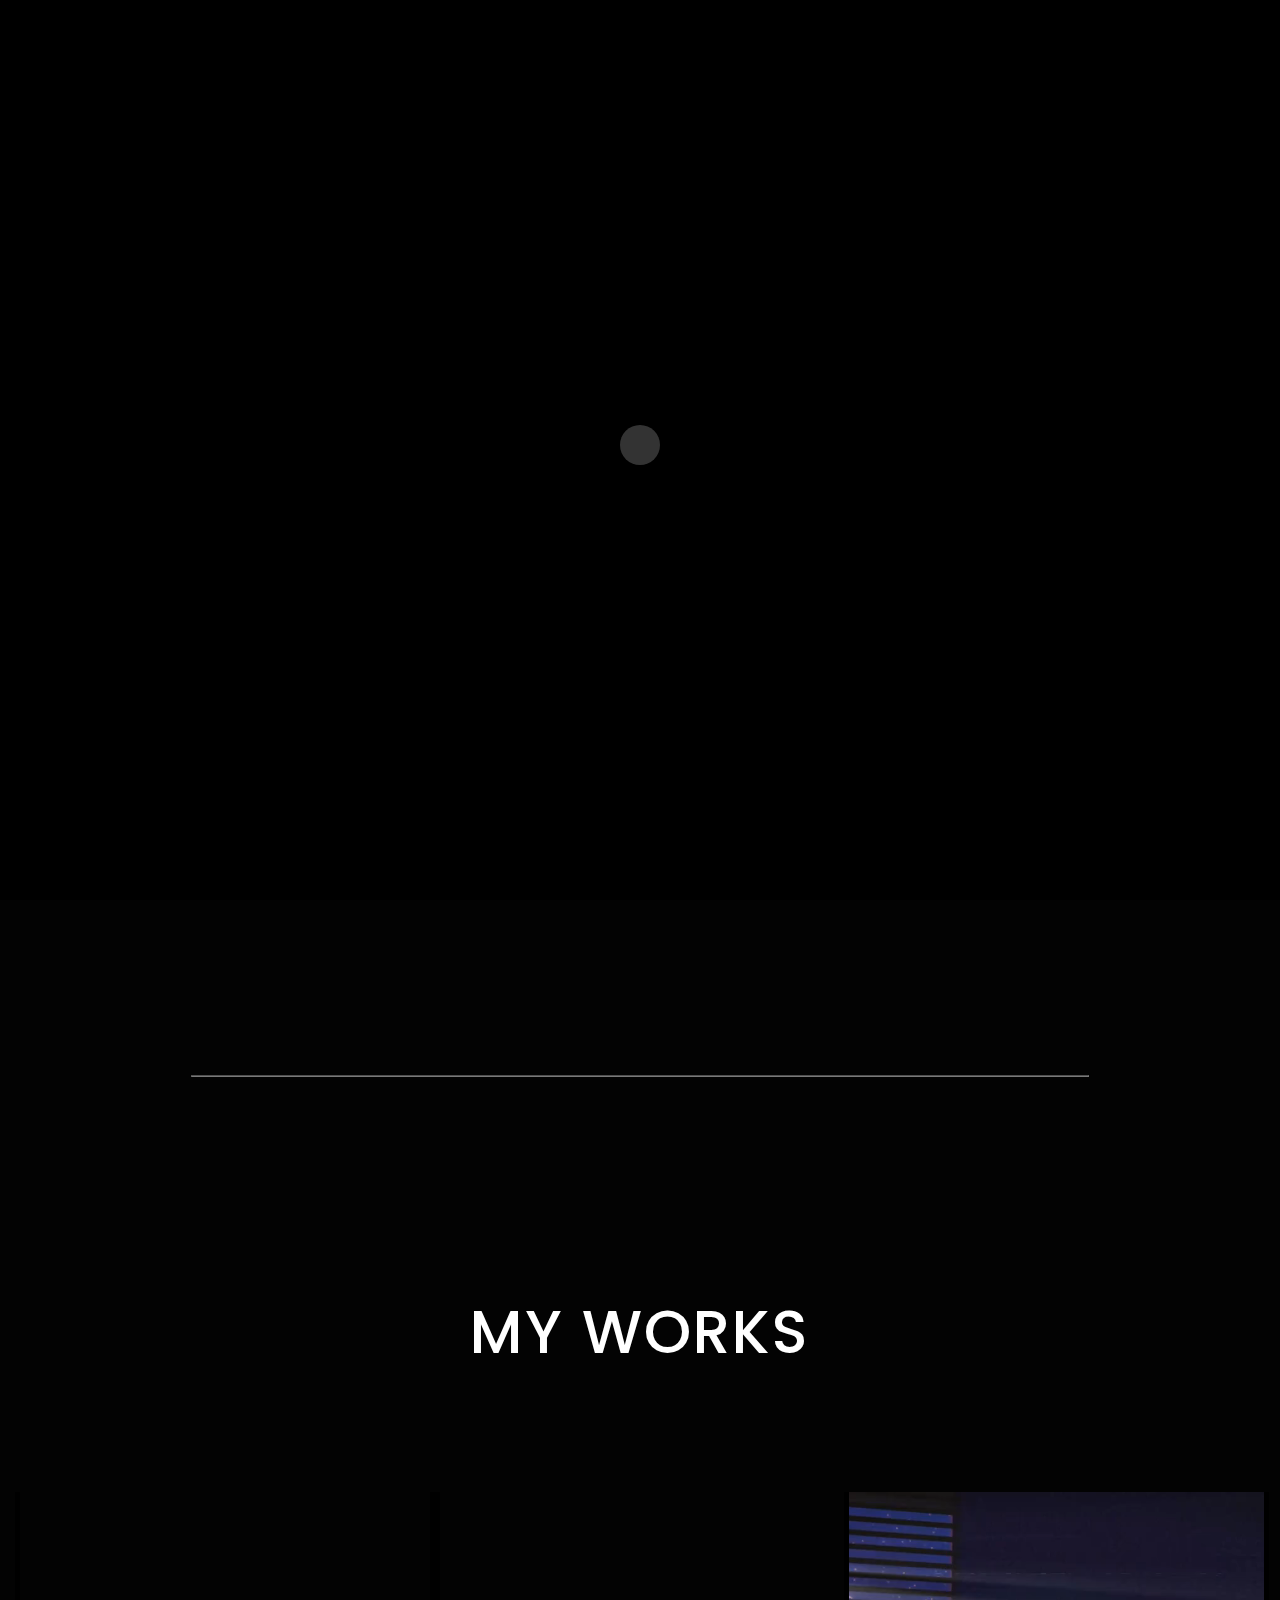
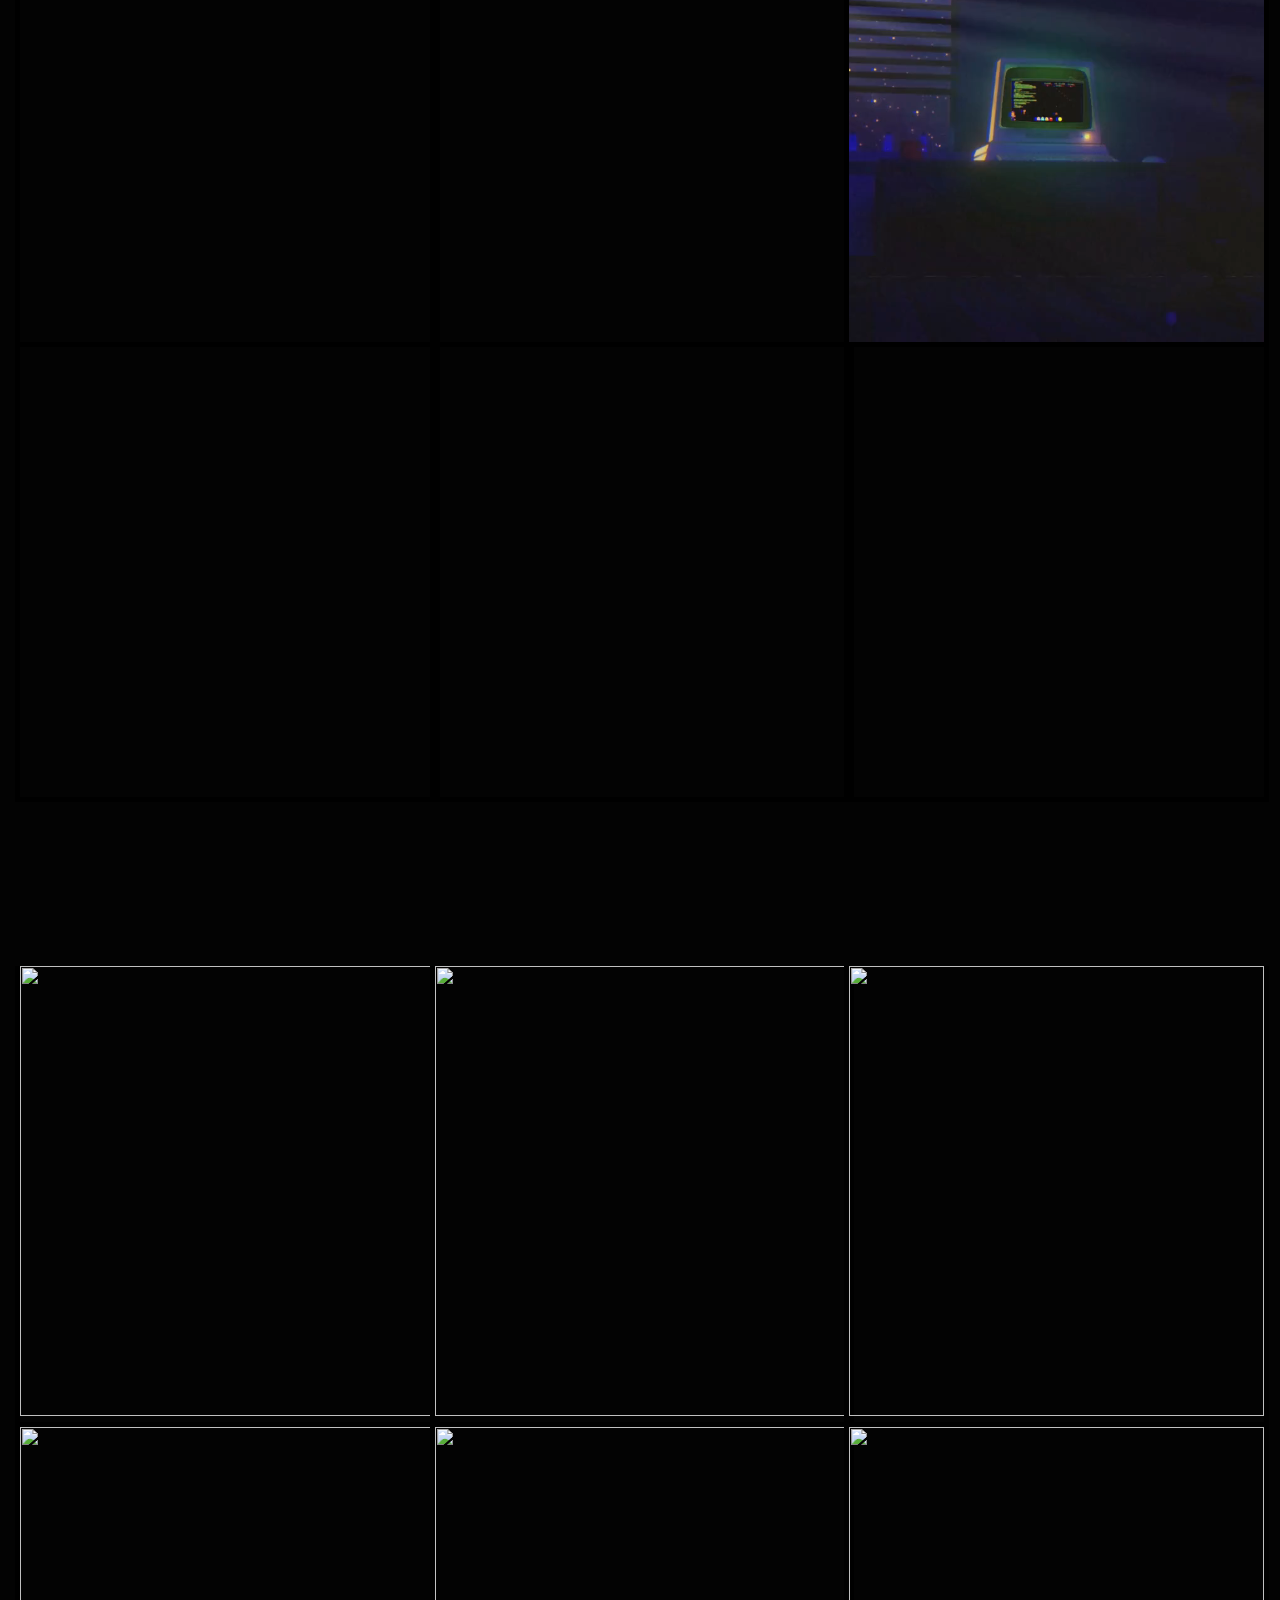
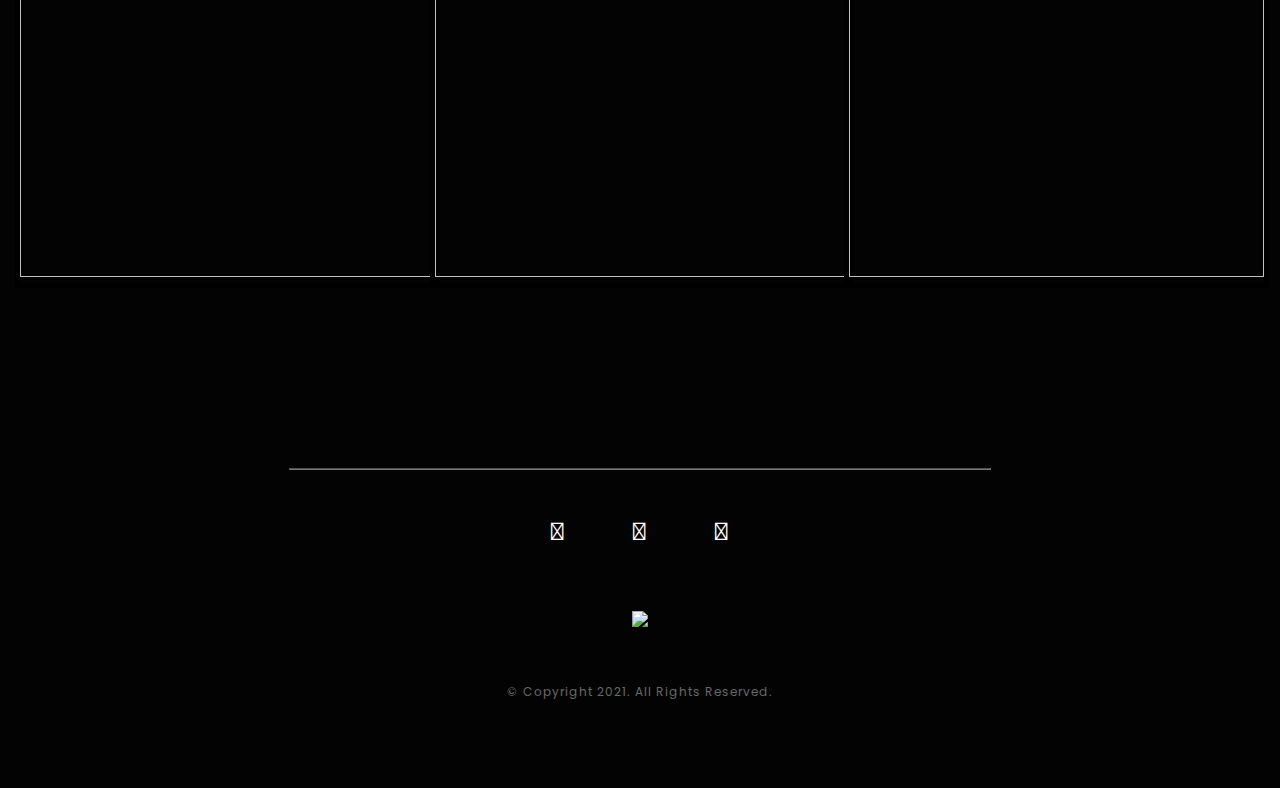
==== commit ecdfd52e: "/" ====
--- a/index.html
+++ b/index.html
@@ -11,55 +11,73 @@
 
   <link rel="stylesheet" href="css/reset.css">
   <link rel="stylesheet" href="css/style.css">
-  <link rel="stylesheet" href="css/style-responsive.css">
+  <link rel="stylesheet" href="css/style-responsive.css">  
   <link rel="stylesheet" href="http://maxcdn.bootstrapcdn.com/font-awesome/4.3.0/css/font-awesome.min.css">
 
 <script src="https://use.fontawesome.com/releases/v5.11.1/js/all.js"></script>
-    
-    
-    <link href="https://fonts.googleapis.com/css?family=Roboto+Condensed:300,300i,400,400i,700i" rel="stylesheet">
-    <link rel="stylesheet" href="https://cdnjs.cloudflare.com/ajax/libs/font-awesome/4.7.0/css/font-awesome.min.css">
-    <link rel="stylesheet" href="https://maxcdn.bootstrapcdn.com/bootstrap/3.3.7/css/bootstrap.min.css"> 
-    
-    <!---->
-    
-    <link rel="stylesheet" href="https://cdnjs.cloudflare.com/ajax/libs/magnific-popup.js/1.1.0/magnific-popup.min.css">
-    <link rel="stylesheet" href="https://cdnjs.cloudflare.com/ajax/libs/owl-carousel/1.3.3/owl.carousel.min.css">
-    <link rel="stylesheet" href="https://cdnjs.cloudflare.com/ajax/libs/owl-carousel/1.3.3/owl.theme.min.css">
-    <script src="https://ajax.googleapis.com/ajax/libs/jquery/3.3.1/jquery.min.js"></script>
-    <script src="https://cdnjs.cloudflare.com/ajax/libs/owl-carousel/1.3.3/owl.carousel.min.js"></script>
-
-    <link rel="stylesheet" href="css/jquery.fatNav.min.css">
-
+  
+  <!--[if lt IE 9]>
+  <script src="http://html5shiv.googlecode.com/svn/trunk/html5.js"></script>
+  <![endif]-->
+  
 </head>
 
 <body>
 
 
 
+<div class="preloader" id="preloader">
+    <div class="item">
+      <div class="spinner">
+      </div>
+    </div>
+</div>
+
+
+
+
+<div class="opacity-nav">
+    <div class="menu-index" id="buttons" style="z-index:999999">
+
+  <div class="gradient-icon white">
+  <svg class="hidden" width="0" height="0" style="position:absolute; z-index:-1">
+    <radialGradient id="rg" r="150%" cx="30%" cy="107%">
+      <stop stop-color="#fdf497" offset="0" />
+      <stop stop-color="#fde071" offset="0.05" />
+      <stop stop-color="#ef9671" offset="0.45" />
+      <stop stop-color="#996a6e" offset="0.6" />
+      <stop stop-color="#996a6e" offset="0.9" />
+    </radialGradient>
+  </svg>
+  <i class="fas fa-times fa-2x"></i>
+
+</div>
+        </div>
+
+    <ul class="menu-fullscreen">
+      <li><a href="index.html">Home</a></li>
+      <li><a href="pages/works.html">My Works</a></li>
+      <li><a href="pages/about.html">About</a></li>
+      <li><a href="pages/contact.html">Contact</a></li>
+    </ul>
+
+</div>
+
+
   <!--Header-->
-
-
   <header id="fullscreen">
     
       <div class="logo" id="full"><a href="index.html">
         <img class='logos' src="img/logo.jpg">
       </a></div>
+      
+        <div class="menu-index" id="button">
+        <i class="fa fa-bars fa-2x"></i>
+        </div>
+
 
 
   </header>
-
-
-    <div class="fat-nav">
-        <div class="fat-nav__wrapper">
-            <ul>
-                <li><a href="index.html" class="active">Home</a></li>
-                <li><a href="pages/works.html">My Works</a></li>
-                <li><a href="pages/about.html">About</a></li>
-                <li><a href="pages/contact.html">Contact</a></li>
-            </ul>
-        </div>
-    </div>
 
 
   <!--Content-->
@@ -84,263 +102,181 @@
       </div>
 
 
-
-
-<section class="works">
-           <div class="container">
-               <div class="row no-gutters">
-                   <div class="filtering text-center col-sm-12">
-                       <div class="filter">
-                           <span data-filter='.motion' class="active">MOTION</span>
-                           |
-                           <span data-filter='.graphic'> GRAPHICS</span>
-                           |
-                           <span data-filter='.web'>WEB DESIGN</span>
-                       </div>
-                   </div>
-                   <div class="clearfix"></div>
-                   <br><br><br><br>
-                   
-                   <div class="gallery full-width">
-                       <div class="col-lg-4 items motion">
-                           <div class="item-img">
-                               <img src="img/portfolio/motion/invicta.gif" class="img-responsive" alt="">
-                               <div class="item-img-overlay">
-                                   <div class="overlay-info full-width">
-                                       <p>LOGO | Branding</p>
-                                       <h5>Creative Web Design</h5>
-                                        <a href="img/portfolio/motion/invicta.gif" class="popimg">
-                                       <span class="icon">
-                                           <i class="fa fa-arrow-right"></i>
-                                       </span>
-                                     </a>
-                                   </div>
-                               </div>
-                           </div>
-                       </div>
-                          
-                    <div class="col-lg-4 items motion">
-                           <div class="item-img">
-                               <img src="img/portfolio/motion/flag.gif" class="img-responsive" alt="">
-                               <div class="item-img-overlay">
-                                   <div class="overlay-info full-width">
-                                       <p>LOGO | Branding</p>
-                                       <h5>Creative Web Design</h5>
-                                       <a href="img/portfolio/motion/flag.gif" class="popimg">
-                                           
-                                           <span class="icon">
-                                               <i class="fa fa-arrow-right"></i>
-                                           </span>
-                                           
-                                       </a>
-                                   </div>
-                               </div>
-                           </div>
-                       </div>
-                       
-                       <div class="col-lg-4 items motion">
-                           <div class="item-img">
-                               <img src="img/portfolio/motion/kaleidoscope.gif" class="img-responsive" alt="">
-                               <div class="item-img-overlay">
-                                   <div class="overlay-info full-width">
-                                       <p>LOGO | Branding</p>
-                                       <h5>Creative Web Design</h5>
-                                       <a href="img/portfolio/motion/kaleidoscope.gif" class="popimg">
-                                           
-                                           <span class="icon">
-                                               <i class="fa fa-arrow-right"></i>
-                                           </span>
-                                           
-                                       </a>
-                                   </div>
-                               </div>
-                           </div>
-                       </div>
-                       
-                       
-                       <div class="col-lg-4 items motion">
-                           <div class="item-img">
-                               <img src="img/portfolio/motion/stranger.gif" class="img-responsive" alt="">
-                               <div class="item-img-overlay">
-                                   <div class="overlay-info full-width">
-                                       <p>LOGO | Branding</p>
-                                       <h5>Creative Web Design</h5>
-                                       <a href=img/portfolio/motion/stranger.gif class="popimg">
-                                           
-                                           <span class="icon">
-                                               <i class="fa fa-arrow-right"></i>
-                                           </span>
-                                           
-                                       </a>
-                                   </div>
-                               </div>
-                           </div>
-                       </div>
-                       
-                       <div class="col-lg-4 items motion">
-                           <div class="item-img">
-                               <img src="img/portfolio/motion/wreckit.gif" class="img-responsive" alt="">
-                               <div class="item-img-overlay">
-                                   <div class="overlay-info full-width">
-                                       <p>LOGO | Branding</p>
-                                       <h5>Creative Web Design</h5>
-                                       <a href="img/portfolio/motion/wreckit.gif" class="popimg">
-                                           
-                                           <span class="icon">
-                                               <i class="fa fa-arrow-right"></i>
-                                           </span>
-                                           
-                                       </a>
-                                   </div>
-                               </div>
-                           </div>
-                       </div>
-                         <div class="col-lg-4 items motion">
-                           <div class="item-img">
-                               <img src="img/portfolio/motion/baile.gif" class="img-responsive" alt="">
-                               <div class="item-img-overlay">
-                                   <div class="overlay-info full-width">
-                                       <p>LOGO | Branding</p>
-                                       <h5>Creative Web Design</h5>
-                                       <a href="img/portfolio/motion/baile.gif" class="popimg">
-                                           
-                                           <span class="icon">
-                                               <i class="fa fa-arrow-right"></i>
-                                           </span>
-                                           
-                                       </a>
-                                   </div>
-                               </div>
-                           </div>
-                       </div>
-                        <div class="col-lg-4 items graphic">
-                           <div class="item-img">
-                               <img src="img/portfolio/graphic/01.jpg" class="img-responsive" alt="">
-                               <div class="item-img-overlay">
-                                   <div class="overlay-info full-width">
-                                       <p>LOGO | Branding</p>
-                                       <h5>Creative Web Design</h5>
-                                       <a href="img/portfolio/graphic/full/01.png" class="popimg">
-                                           
-                                           <span class="icon">
-                                               <i class="fa fa-arrow-right"></i>
-                                           </span>
-                                           
-                                       </a>
-                                   </div>
-                               </div>
-                           </div>
-                       </div>
-                       <div class="col-lg-4 items graphic">
-                           <div class="item-img">
-                               <img src="img/portfolio/graphic/02.jpg" class="img-responsive" alt="">
-                               <div class="item-img-overlay">
-                                   <div class="overlay-info full-width">
-                                       <p>LOGO | Branding</p>
-                                       <h5>Creative Web Design</h5>
-                                       <a href="img/portfolio/graphic/full/02.png" class="popimg">
-                                           
-                                           <span class="icon">
-                                               <i class="fa fa-arrow-right"></i>
-                                           </span>
-                                           
-                                       </a>
-                                   </div>
-                               </div>
-                           </div>
-                       </div>
-                       <div class="col-lg-4 items graphic">
-                           <div class="item-img">
-                               <img src="img/portfolio/graphic/03.jpg" class="img-responsive" alt="">
-                               <div class="item-img-overlay">
-                                   <div class="overlay-info full-width">
-                                       <p>LOGO | Branding</p>
-                                       <h5>Creative Web Design</h5>
-                                       <a href="img/portfolio/graphic/full/03.png" class="popimg">
-                                           
-                                           <span class="icon">
-                                               <i class="fa fa-arrow-right"></i>
-                                           </span>
-                                           
-                                       </a>
-                                   </div>
-                               </div>
-                           </div>
-                       </div>
-                       <div class="col-lg-4 items graphic">
-                           <div class="item-img">
-                               <img src="img/portfolio/graphic/04.jpg" class="img-responsive" alt="">
-                               <div class="item-img-overlay">
-                                   <div class="overlay-info full-width">
-                                       <p>LOGO | Branding</p>
-                                       <h5>Creative Web Design</h5>
-                                       <a href="img/portfolio/graphic/full/04.png" class="popimg">
-                                           
-                                           <span class="icon">
-                                               <i class="fa fa-arrow-right"></i>
-                                           </span>
-                                           
-                                       </a>
-                                   </div>
-                               </div>
-                           </div>
-                       </div>
-                       <div class="col-lg-4 items graphic">
-                           <div class="item-img">
-                               <img src="img/portfolio/graphic/05.jpg" class="img-responsive" alt="">
-                               <div class="item-img-overlay">
-                                   <div class="overlay-info full-width">
-                                       <p>LOGO | Branding</p>
-                                       <h5>Creative Web Design</h5>
-                                       <a href="img/portfolio/graphic/full/05.png" class="popimg">
-                                           
-                                           <span class="icon">
-                                               <i class="fa fa-arrow-right"></i>
-                                           </span>
-                                           
-                                       </a>
-                                   </div>
-                               </div>
-                           </div>
-                       </div>
-                       <div class="col-lg-4 items graphic">
-                           <div class="item-img">
-                               <img src="img/portfolio/graphic/06.jpg" class="img-responsive" alt="">
-                               <div class="item-img-overlay">
-                                   <div class="overlay-info full-width">
-                                       <p>LOGO | Branding</p>
-                                       <h5>Creative Web Design</h5>
-                                       <a href="img/portfolio/graphic/full/06.png" class="popimg">
-                                           
-                                           <span class="icon">
-                                               <i class="fa fa-arrow-right"></i>
-                                           </span>
-                                           
-                                       </a>
-                                   </div>
-                               </div>
-                           </div>
-                       </div>   
-
-
-
-
-
-
-
-
-
-                   </div>
- 
-               </div>
-           </div>
-    
-
-    <div class="more">
-    <center><a href="pages/works.html"><img src="img/more.gif" style='width: 110px'></a><center>
-    </div>
-  
-
+<!--Portfolio grid-->
+<br>
+<br>
+<br>
+<br>
+<br>
+<br>
+<br>
+<br>
+<hr>
+<br>
+<br>
+<br>
+<br>
+<br>
+<br><br>
+<br>
+
+<center><h2 class="box-headline letters rotate-2">
+    MY WORKS
+            </h2></center> 
+<div class="row">
+  <div class="column">
+    <a target="_blank" href="https://www.instagram.com/p/CD8YAGNg0vA/">
+      <div class="container" >
+         <video autoplay muted loop>
+     <source src="img/portfolio/1.mp4" type="video/mp4">
+        </video>
+        <div class="overlay">
+          <div class="text">INVICTA</div>
+        </div>
+      </div>
+    </a>
+  </div>
+  <div class="column">
+    <a href="">
+      <div class="container">
+        <video autoplay muted loop>
+     <source src="img/portfolio/2.mov" type="video/mp4">
+        </video>
+        <div class="overlay">
+          <div class="text">RANDOM</div>
+        </div>
+      </div>
+    </a>
+  </div>
+  <div class="column">
+    <a target="_blank" href="https://www.instagram.com/p/CH4tEUmAdUJ/">
+      <div class="container">
+        <video autoplay muted loop>
+     <source src="img/portfolio/3.mp4" type="video/mp4">
+        </video>
+        <div onclick="location.href='about.html';" style="cursor: pointer;" class="overlay">
+          <div class="text">WRECK-IT HAU</div>
+        </div>
+      </div>
+    </a>
+  </div>
+
+  <div class="column">
+    <a target="_blank" href="https://www.instagram.com/p/CBVfgn6gfxV/">
+      <div class="container" >
+         <video autoplay muted loop>
+     <source src="img/portfolio/4.mp4" type="video/mp4">
+        </video>
+        <div class="overlay">
+          <div class="text">KALEIDOSCOPE</div>
+        </div>
+      </div>
+    </a>
+  </div>
+  <div class="column">
+    <a target="_blank" href="https://www.facebook.com/358489464252982/videos/1330192747143757">
+      <div class="container">
+        <video autoplay muted loop>
+     <source src="img/portfolio/5.mp4" type="video/mp4">
+        </video>
+        <div class="overlay">
+          <div class="text">PARALLEL WORLDS</div>
+        </div>
+      </div>
+    </a>
+  </div>
+  <div class="column">
+    <a target="_blank" href="https://www.instagram.com/p/CEGujIphUr0/">
+      <div class="container">
+        <video autoplay muted loop>
+     <source src="img/portfolio/6.mp4" type="video/mp4">
+        </video>
+        <div onclick="location.href='about.html';" style="cursor: pointer;" class="overlay">
+          <div class="text">RANDOM</div>
+        </div>
+      </div>
+    </a>
+  </div>
+
+
+</div>
+
+<br>
+<br>
+<br>
+<br>
+
+<div class="row">
+  <div class="column">
+    <a target="_blank" href="https://www.instagram.com/p/CGW77ruBiIg/">
+      <div class="container" >
+         <img src="img/portfolio/01.png">
+        <div class="overlay">
+          <div class="text">LUMINESCENCE</div>
+        </div>
+      </div>
+    </a>
+  </div>
+  <div class="column">
+    <a target="_blank" href="https://www.instagram.com/p/CKdql7qhD6z/">
+      <div class="container">
+        <img src="img/portfolio/02.png">
+        <div class="overlay">
+          <div class="text">RANDOM</div>
+        </div>
+      </div>
+    </a>
+  </div>
+  <div class="column">
+    <a target="_blank" href="https://www.instagram.com/p/CISmk7UBdgb/">
+      <div class="container">
+        <img src="img/portfolio/03.png">
+        <div onclick="location.href='about.html';" style="cursor: pointer;" class="overlay">
+          <div class="text">DEFINING ONESELF</div>
+        </div>
+      </div>
+    </a>
+  </div>
+
+  <div class="column">
+    <a target="_blank" href="https://www.instagram.com/p/CHXX4lfBwcq/">
+      <div class="container" >
+         <img src="img/portfolio/04.png">
+        <div class="overlay">
+          <div class="text">RANDOM</div>
+        </div>
+      </div>
+    </a>
+  </div>
+  <div class="column">
+    <a target="_blank" href="https://www.instagram.com/p/CGow4Blh3Hw/">
+      <div class="container">
+        <img src="img/portfolio/kapampangan/3.png">
+        <div class="overlay">
+          <div class="text">KAPAMPANGAN FOLK SONGS</div>
+        </div>
+      </div>
+    </a>
+  </div>
+  <div class="column">
+    <a href="https://www.instagram.com/p/CDbRyYCAtVM/">
+      <div class="container">
+        <img src="img/portfolio/06.png">
+        <div onclick="location.href='about.html';" style="cursor: pointer;" class="overlay">
+          <div class="text">RANDOM</div>
+        </div>
+      </div>
+    </a>
+  </div>
+
+
+</div>
+
+  <!--Home Sidebar-->
+
+
+
+  <!--Footer-->
 
   <footer>
 
@@ -368,30 +304,29 @@
 
   </footer>
 
-</section>
+
 
 <!--Scripts-->
 
-  <script src="js/jquery.easing.min.js"></script>
-  <script src="js/modernizr.custom.42534.js" type="text/javascript"></script>
+  <script src="js/jquery.min.js"></script>
+	<script src="js/jquery.easing.min.js"></script>
+	<script src="js/modernizr.custom.42534.js" type="text/javascript"></script>
   <script src="js/jquery.waitforimages.js" type="text/javascript"></script>
+  <script src="js/typed.js" type="text/javascript"></script>
+  <script src="js/masonry.pkgd.min.js" type="text/javascript"></script>  
   <script src="js/imagesloaded.pkgd.min.js" type="text/javascript"></script>    
   <script src="js/jquery.jkit.1.2.16.min.js"></script>
+ 
   <script src="js/script.js" type="text/javascript"></script>
-  <script  src="js/menu.js"></script>
-
-
-      <script src="js/main.js"></script>
-     <script src="js/jquery.responsiveTabs.min.js"></script>
-     <script src="js/isotope.pkgd.min.js"></script>
-     <script src="https://cdnjs.cloudflare.com/ajax/libs/magnific-popup.js/1.1.0/jquery.magnific-popup.min.js"></script>
-
-
-    <script type="text/javascript" src="js/jquery.fatNav.min.js"></script>
-    <script type="text/javascript" src="js/menu.js"></script>
-
-
+  
+	<script>
+    $('#button, #buttons').on('click', function() {
+      $( ".opacity-nav" ).fadeToggle( "slow", "linear" );
+    // Animation complete.
+    });
+
+  </script>
 
 
 </body>
-</html>
+</html>--- a/css/style.css
+++ b/css/style.css
@@ -120,6 +120,54 @@
 **************************
 */
 
+
+
+.opacity-nav{
+  position:fixed;
+  display:none;
+  width:100%;
+  height:100%;
+  top:0;
+  z-index:9999;
+  background:rgba(0,0,0,0.90);
+  background-color: #191919;
+}
+
+
+ul.menu-fullscreen{
+  font-family: Bigilla;
+  text-transform: uppercase;
+  width: 100%;
+  top: 50%;
+  position: absolute;
+  height: 280px;
+  margin-top: -140px;
+}
+
+ul.menu-fullscreen li{
+  font-size:90px;
+  letter-spacing: 2px;
+  text-align:center;
+  line-height:80px;
+  font-weight:500;
+}
+
+
+ul.menu-fullscreen li > a{
+  background: linear-gradient(to left, white 25%, #fde071 37.5%, #ef9671, #996a6e 62.5%, white 75%);
+  background-size: 200% 200%;
+  border:0;
+  animation: rainbow 3s ease-in-out infinite;
+  background-clip: text;
+  -webkit-background-clip:text;
+  color: white;
+  transition: color .5s ease-in-out;
+
+}
+
+ul.menu-fullscreen li > a:hover{
+  color:rgba(0,0,0,0);
+}
 
 
 #full{
@@ -267,7 +315,6 @@
 
 .logos {
   margin-top: 30px;
-  margin-left: -30px;
   width: 150px;
 }
 
@@ -331,22 +378,6 @@
 CONTENT
 **************************
 */
-
-.more{
-  margin: 90px;
-}
-
-.more img{
-  transition: 0.5s all ease-in-out;
-
-}
-
-.more img:hover{
-
-  transition: 0.5s all ease-in-out;
-transform: scale(1.2);
-
-}
 
 .hero-image{
   position:relative; 
@@ -392,6 +423,12 @@
 
 }
 
+.overlay {
+  position:absolute;
+  top:40%;
+  left:10%;
+  z-index:1;
+}
 
 
 .content .text-intro{
@@ -617,6 +654,7 @@
   margin-top:150px;
   height:350px;
   overflow:hidden;
+  position:relative;
   z-index:10;
 }
 
@@ -751,6 +789,26 @@
 
 
 
+video{
+  position:relative;
+    z-index:0;
+display: block;
+background-position: center center;
+background-repeat: no-repeat;
+background-size: cover;
+top: 0;
+left: 0;
+right: 0;
+bottom: 0;
+width: 100%;
+height: 100%;
+}
+
+@keyframes rainbow { 
+  0%{background-position:right}
+  50%{background-position:left}
+  100%{background-position:right}
+}
 
 
 
@@ -968,222 +1026,243 @@
 
 
 
-
-
-
-
-
-
-
-
- #services-02 {
-    background: #f4f4f4;
-       margin-top: 90px;
-}
-
-#services-tabs ul {
-    margin-bottom: 40px;
-}
-
-#services-tabs ul li {
-    padding: 5px 30px;
-}
-
-#services-tabs ul li a {
-     font-family: "Roboto Condensed", sans-serif; ;
-    font-size: 14px;
-    color: #212226;
-    text-transform: uppercase;
-    font-weight: bold
-    padding: 0;
-    text-decoration: none;
-}
-
-
-/* Tab active state */
-
-#services-tabs ul li.r-tabs-state-active a {
-    color: #fb527a;
-    font-weight: 700;
-    border-bottom: 3px solid #fb527a;
-    padding-bottom: 5px;
-    -webkit-transition: border-color 300ms linear;
-    transition: border-color 300ms linear;
-}
-
-.service-tab .col-md-6 {
-    padding: 0;
-}
-
-.service-tab img {
-    width: 100%;
-    margin: 0 auto;
-}
-
-.service-tab .tab-bg {
-    background: #fff;
-    padding: 59px 30px;
-    min-height: 481px;
-}
-
-.service-tab h2 {
-    font-size: 48px;
-    color: #bbb;
-    margin-bottom: 20px;
-    font-weight: 100;
-}
-
-.service-tab h3 {
-    font-size: 32px;
-    margin-bottom: 30px;
-}
-
-.service-tab p {
-    line-height: 24px;
-    margin-bottom: 30px;
-}
-
-
-.works .container{
-  padding-top: 100px;
-  width: 94%;
+.row {
+  padding-top: 80px;
+  display: flex;
+  flex-wrap: wrap;
+  z-index: 0;
+  margin-left: 15px;
+  margin-right: 20px;
+}
+
+.column {
+  flex: 100%;
+  max-width: 100%;
+
+}
+
+.column img,video {
+  width: 100%;  
+  height: 450px;
+  object-fit: cover;  
+}
+
+.container {
+  position: relative;
+  width: 100%;
+  border-left: 5px solid black;
+  border-right: 5px solid black;
+  border-bottom: 5px solid black;
+
+}
+
+.overlay {
+  position: absolute;
+  top: 0;
+  bottom: 0;
+  left: 0;
+  right: 0;
+  height: 100%;
+  width: 100%;
+  opacity: 0;
+  transition: 0.5s ease;
+  background-color: black;
+}
+
+.container:hover .overlay {
+  opacity: 0.7;
+
+}
+
+.text {
+  color: white;
+  font-size: 40px;
+  position: absolute;
+  top: 50%;
+  left: 50%;
+  transform: translate(-50%, -50%);
+  -ms-transform: translate(-50%, -50%);
+  text-align: center;
+}
+
+
+/* Desktop Styles */
+@media only screen and (min-width: 1024px) {
+    .column {
+      flex: 33.3%;
+      max-width: 33.3%;
+
+    }
+}
+
+
+
+
+
+
+
+
+.button_container {
+  position: fixed;
+  top: 5%;
+  right: 2%;
+  height: 27px;
+  width: 35px;
+  cursor: pointer;
+  z-index: 100;
+  transition: opacity 0.25s ease;
+}
+.button_container:hover {
+  opacity: 0.7;
+}
+.button_container.active .top {
+  transform: translateY(11px) translateX(0) rotate(45deg);
+  background: #FFF;
+}
+.button_container.active .middle {
+  opacity: 0;
+  background: #FFF;
+}
+.button_container.active .bottom {
+  transform: translateY(-11px) translateX(0) rotate(-45deg);
+  background: #FFF;
+}
+.button_container span {
+  background: #FF5252;
+  border: none;
+  height: 5px;
+  width: 100%;
+  position: absolute;
+  top: 0;
+  left: 0;
+  transition: all 0.35s ease;
+  cursor: pointer;
+}
+.button_container span:nth-of-type(2) {
+  top: 11px;
+}
+.button_container span:nth-of-type(3) {
+  top: 22px;
+}
+
+.overlay {
+  position: fixed;
+  background: #FF5252;
+  top: 0;
+  left: 0;
+  width: 100%;
+  height: 0%;
+  opacity: 0;
+  visibility: hidden;
+  transition: opacity 0.35s, visibility 0.35s, height 0.35s;
+  overflow: hidden;
+}
+.overlay.open {
+  opacity: 0.9;
+  visibility: visible;
+  height: 100%;
+}
+.overlay.open li {
+  -webkit-animation: fadeInRight 0.5s ease forwards;
+          animation: fadeInRight 0.5s ease forwards;
+  -webkit-animation-delay: 0.35s;
+          animation-delay: 0.35s;
+}
+.overlay.open li:nth-of-type(2) {
+  -webkit-animation-delay: 0.4s;
+          animation-delay: 0.4s;
+}
+.overlay.open li:nth-of-type(3) {
+  -webkit-animation-delay: 0.45s;
+          animation-delay: 0.45s;
+}
+.overlay.open li:nth-of-type(4) {
+  -webkit-animation-delay: 0.5s;
+          animation-delay: 0.5s;
+}
+.overlay nav {
+  position: relative;
+  height: 70%;
+  top: 50%;
+  transform: translateY(-50%);
+  font-size: 50px;
+  font-family: "Vollkorn", serif;
+  font-weight: 400;
+  text-align: center;
+}
+.overlay ul {
+  list-style: none;
+  padding: 0;
+  margin: 0 auto;
+  display: inline-block;
+  position: relative;
+  height: 100%;
+}
+.overlay ul li {
+  display: block;
+  height: 25%;
+  height: calc(100% / 4);
+  min-height: 50px;
+  position: relative;
+  opacity: 0;
+}
+.overlay ul li a {
+  display: block;
+  position: relative;
+  color: #FFF;
+  text-decoration: none;
+  overflow: hidden;
+}
+.overlay ul li a:hover:after, .overlay ul li a:focus:after, .overlay ul li a:active:after {
+  width: 100%;
+}
+.overlay ul li a:after {
+  content: "";
+  position: absolute;
+  bottom: 0;
+  left: 50%;
+  width: 0%;
+  transform: translateX(-50%);
+  height: 3px;
+  background: #FFF;
+  transition: 0.35s;
+}
+
+@-webkit-keyframes fadeInRight {
+  0% {
+    opacity: 0;
+    left: 20%;
   }
-
- 
-.works{
-  background-color: black;
-
-}
-.works .filtering .filter{
-    display: inline-block;
-    padding: 29px 15px;
-    box-shadow: 0px 10px 30px rgba(0,0,0,0.1);
-
-    
-}
-
-.works .filtering span{
-    font-family: 'Poppins', sans-serif;
-    margin: 0 5px;
-    padding: 8px 20px;
-    font-size: 18px;     
-    cursor: pointer;
-    letter-spacing: 2px;
-
-    
-  background: linear-gradient(to left, white 25%, #fde071 37.5%, #ef9671, #996a6e 62.5%, white 75%);
-  background-size: 200% 200%;
-  text-decoration: none;
-  animation: rainbow 3s ease-in-out infinite;
-  background-clip: text;
-  -webkit-background-clip:text;
-  color: white;
-  transition: color .5s ease-in-out;
-
-    
-}
-
-.works .filtering span:hover{
-    color:rgba(0,0,0,0);
-    
-
-    
-}
-
-.works .filtering .active{
-    border-bottom: 1px solid white;
-    border-top: 1px solid white;
-    color: #555555;
-    
-
-
-}
-
-.works .item-img{
-    position: relative;
-    margin-top: 15px;
-    margin-right: 3px;
-    margin-left: 3px;
-
-}
-
-.works .item-img video{
-    position: relative;
-    margin-top: 15px;
-    margin-right: 3px;
-    margin-left: 3px;
-
-} 
-
-
-.works .item-img:hover .item-img-overlay{
-    visibility: visible;
+  100% {
     opacity: 1;
-}
-
-
-.works .item-img-overlay{
-    position: absolute;
-    top: 10px;
-    left: 10px;
-    right: 10px;
-    bottom: 10px;
-    padding: 30px;
-    background: rgba(255,255,255,0.95);
+    left: 0;
+  }
+}
+
+@keyframes fadeInRight {
+  0% {
     opacity: 0;
-    visibility: hidden;
-    transition: all 0.5s;
-    
-}
-
-
-
-.works .item-img-overlay .icon{
-    position: absolute;
-    right: 30px;
-    bottom: 30px;
-    width: 40px;
-    height: 40px;
-    line-height:40px; 
-    border-radius: 50%;
-    border: 1px solid #1a2373;
-    text-align: center;
-    font-size: 20px;
-    color: #1a2373;
-        
-    
-}
-
-.works .item-img-overlay p{
-    color: #1a2373;
-    font-weight: bold;
-    font-size: 16px;
-    
-}
-
-
-.works .item-img-overlay h6{
-    
-    font-weight: 400;
-    font-size: 13px;
-    margin-top: 5px;
-}
-
-.row.no-gutters [class*=col-]{
-    padding: 0;
-    margin-top: -10px;
-    margin-right: -0.px;
-}
-
- 
-
-
-
-
-
-.text-center {
-    text-align: center;
-}
+    left: 20%;
+  }
+  100% {
+    opacity: 1;
+    left: 0;
+  }
+}
+
+
+
+
+
+
+
+
+
+
+
+
+
+
 
 
 
@@ -1212,7 +1291,7 @@
 .title-skills {
   font-size: 2em;
   margin: 2em 3em 1em;
-  font-family: 'Poppins', sans-serif;
+  font-family: "Raleway", sans-serif;
   text-transform: uppercase;
   letter-spacing: 10px;
   transition: all 400ms ease-in-out;
--- a/css/style-responsive.css
+++ b/css/style-responsive.css
@@ -1,5 +1,4 @@
 @media all and (max-width: 1330px) and (min-width: 1180px) {
-
 
   header.boxed .header-margin{
     width:1000px;
@@ -269,10 +268,6 @@
 
 @media all and (max-width: 480px) and (min-width: 320px) {
 
-.more img{
-  width: 50%;
-
-}
 
   header.boxed .header-margin{
     width:280px;
@@ -360,39 +355,4 @@
     width:280px;
   }
 
-}
-
-.r-tabs .r-tabs-nav {
-    margin: 0;
-    padding: 0;
-}
-
-.r-tabs .r-tabs-tab {
-    display: inline-block;
-    margin: 0;
-    list-style: none;
-}
-
-.r-tabs .r-tabs-panel {
-    padding: 15px;
-    display: none;
-}
-
-.r-tabs .r-tabs-accordion-title {
-    display: none;
-}
-
-.r-tabs .r-tabs-panel.r-tabs-state-active {
-    display: block;
-}
-
-/* Accordion responsive breakpoint */
-@media only screen and (max-width: 768px) {
-    .r-tabs .r-tabs-nav {
-        display: none;
-    }
-
-    .r-tabs .r-tabs-accordion-title {
-        display: block;
-    }
 }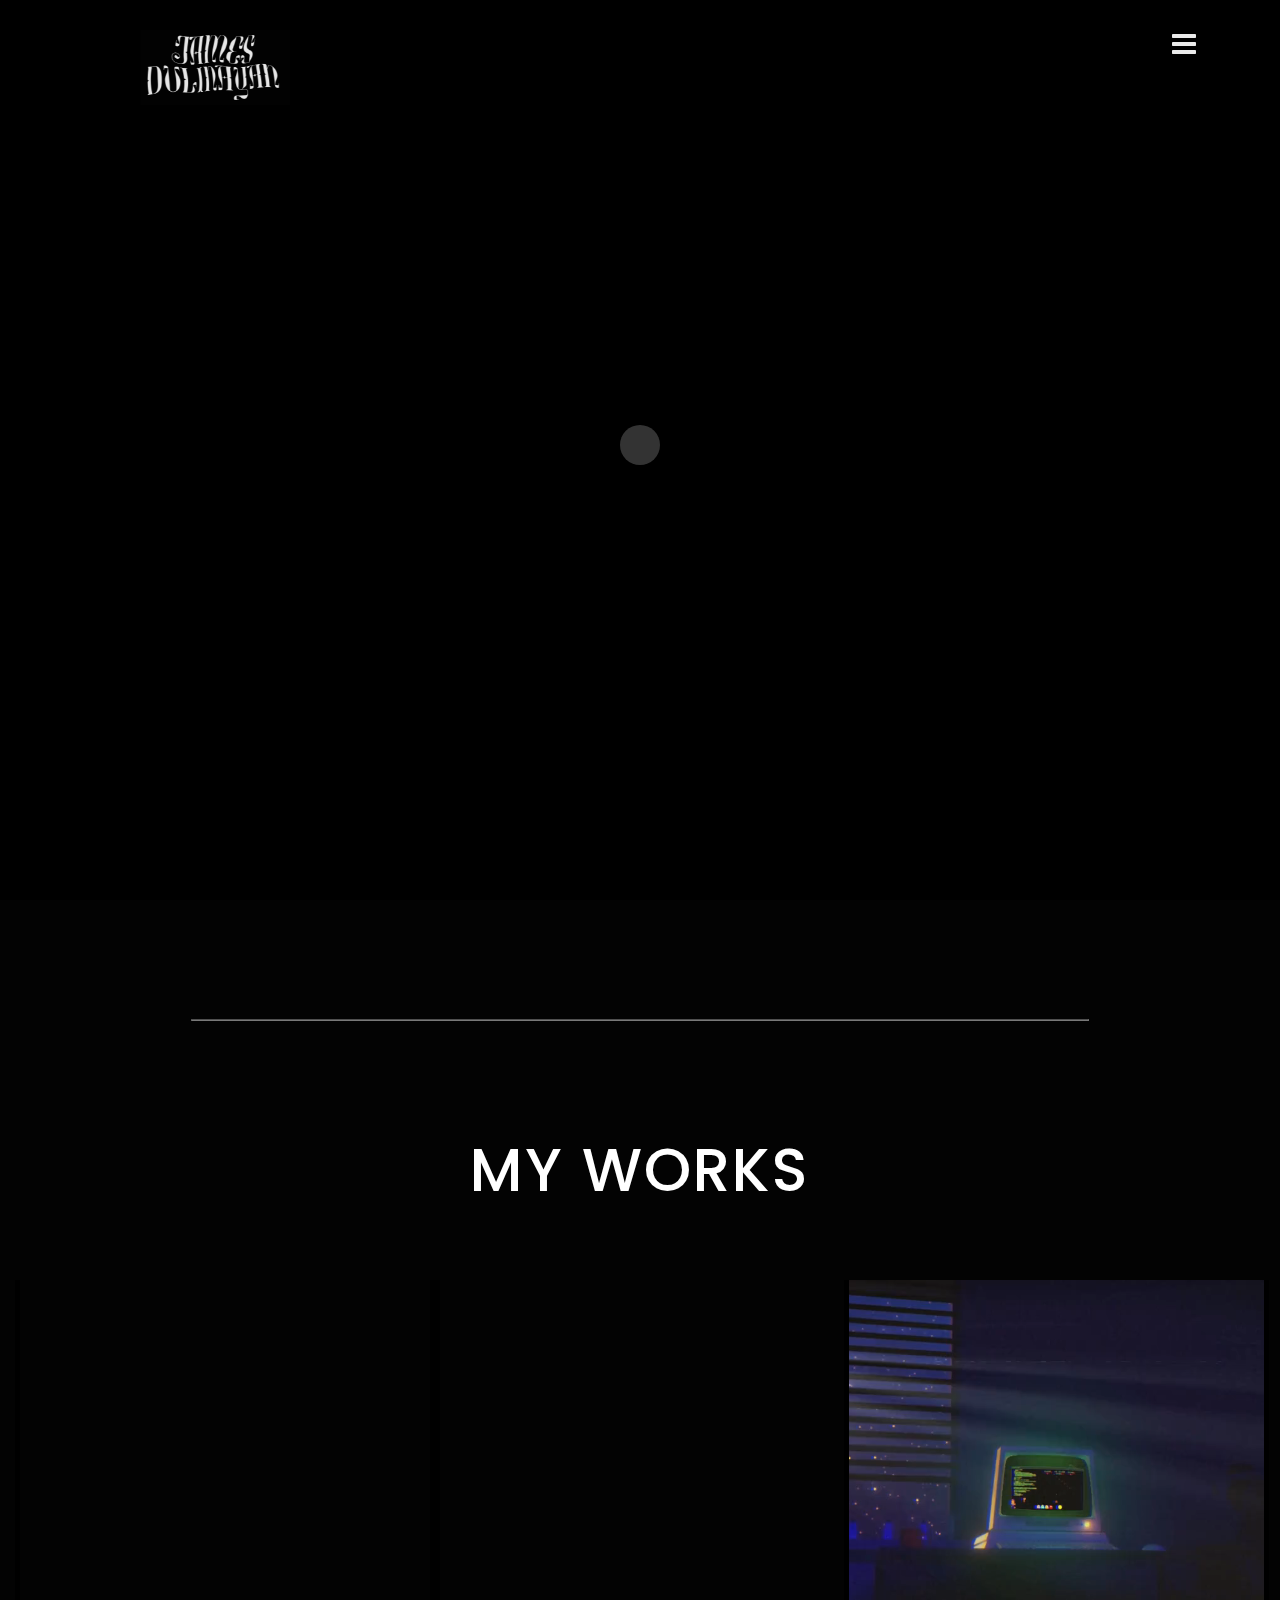
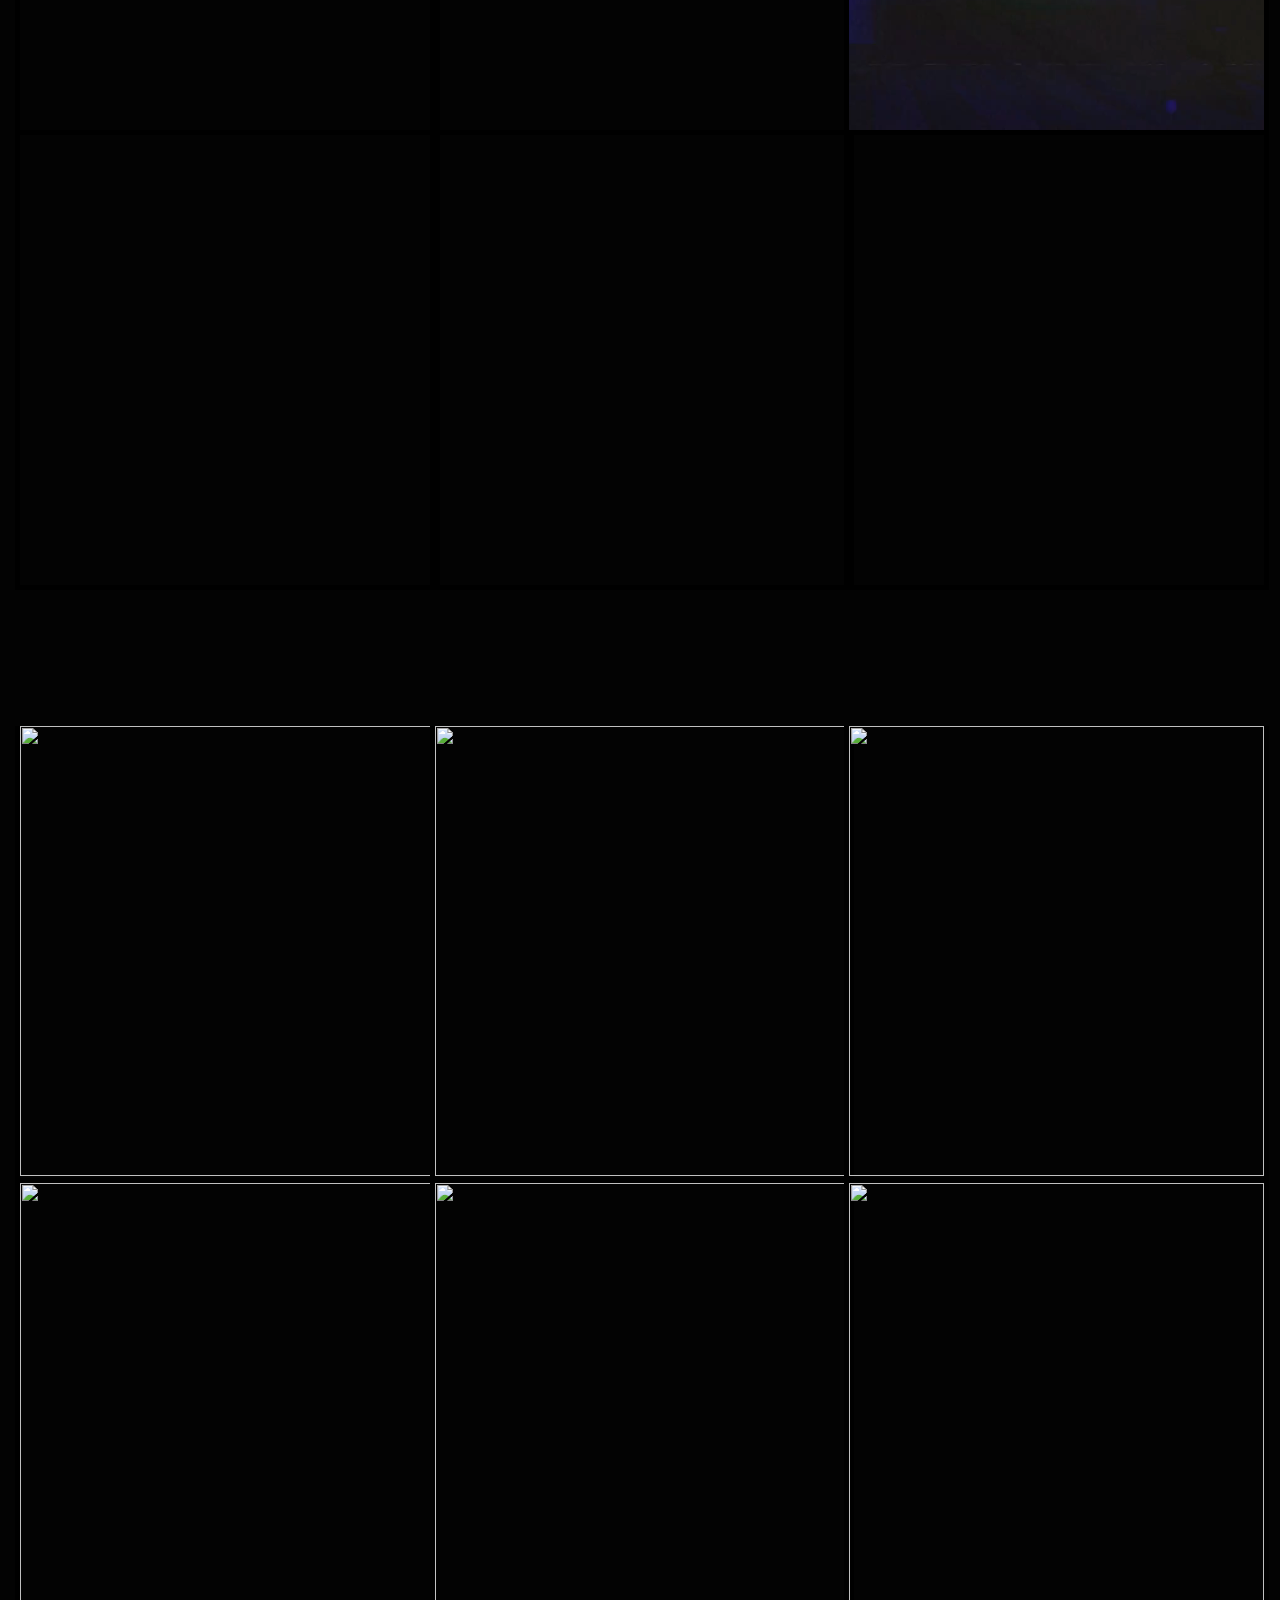
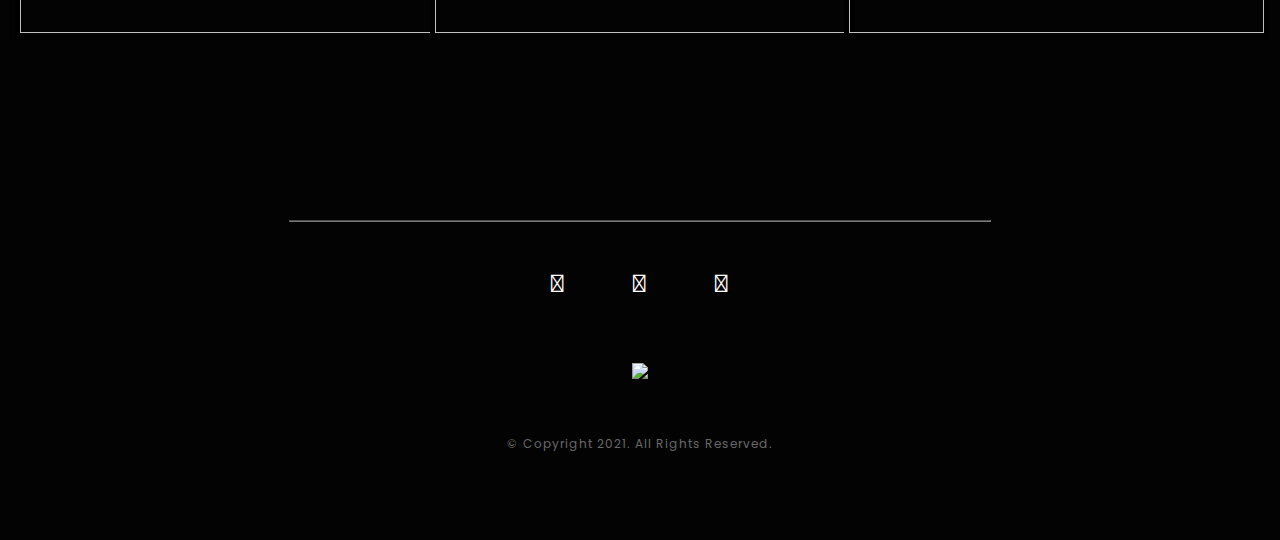
==== commit cfc7eb59: "/" ====
--- a/index.html
+++ b/index.html
@@ -140,7 +140,7 @@
     <a href="">
       <div class="container">
         <video autoplay muted loop>
-     <source src="img/portfolio/2.mov" type="video/mp4">
+     <source src="img/portfolio/2.mp4" type="video/mp4">
         </video>
         <div class="overlay">
           <div class="text">RANDOM</div>
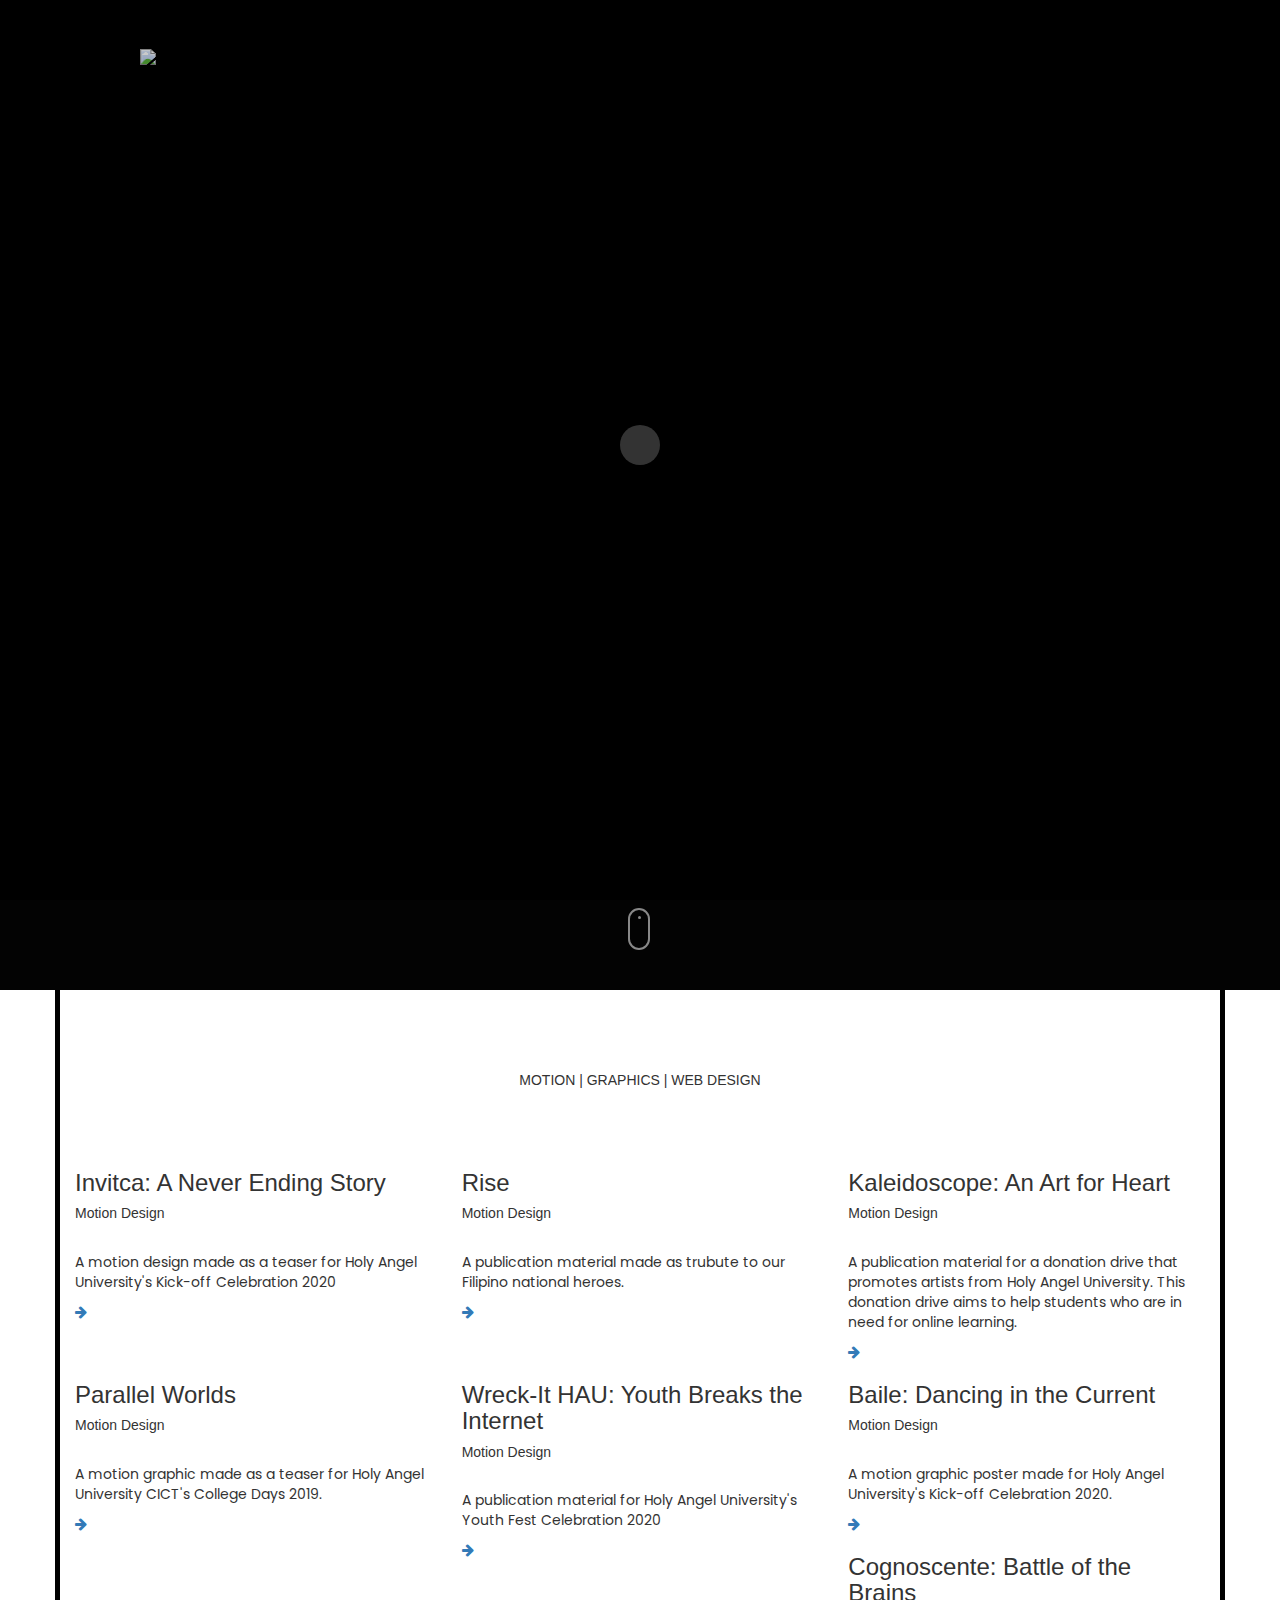
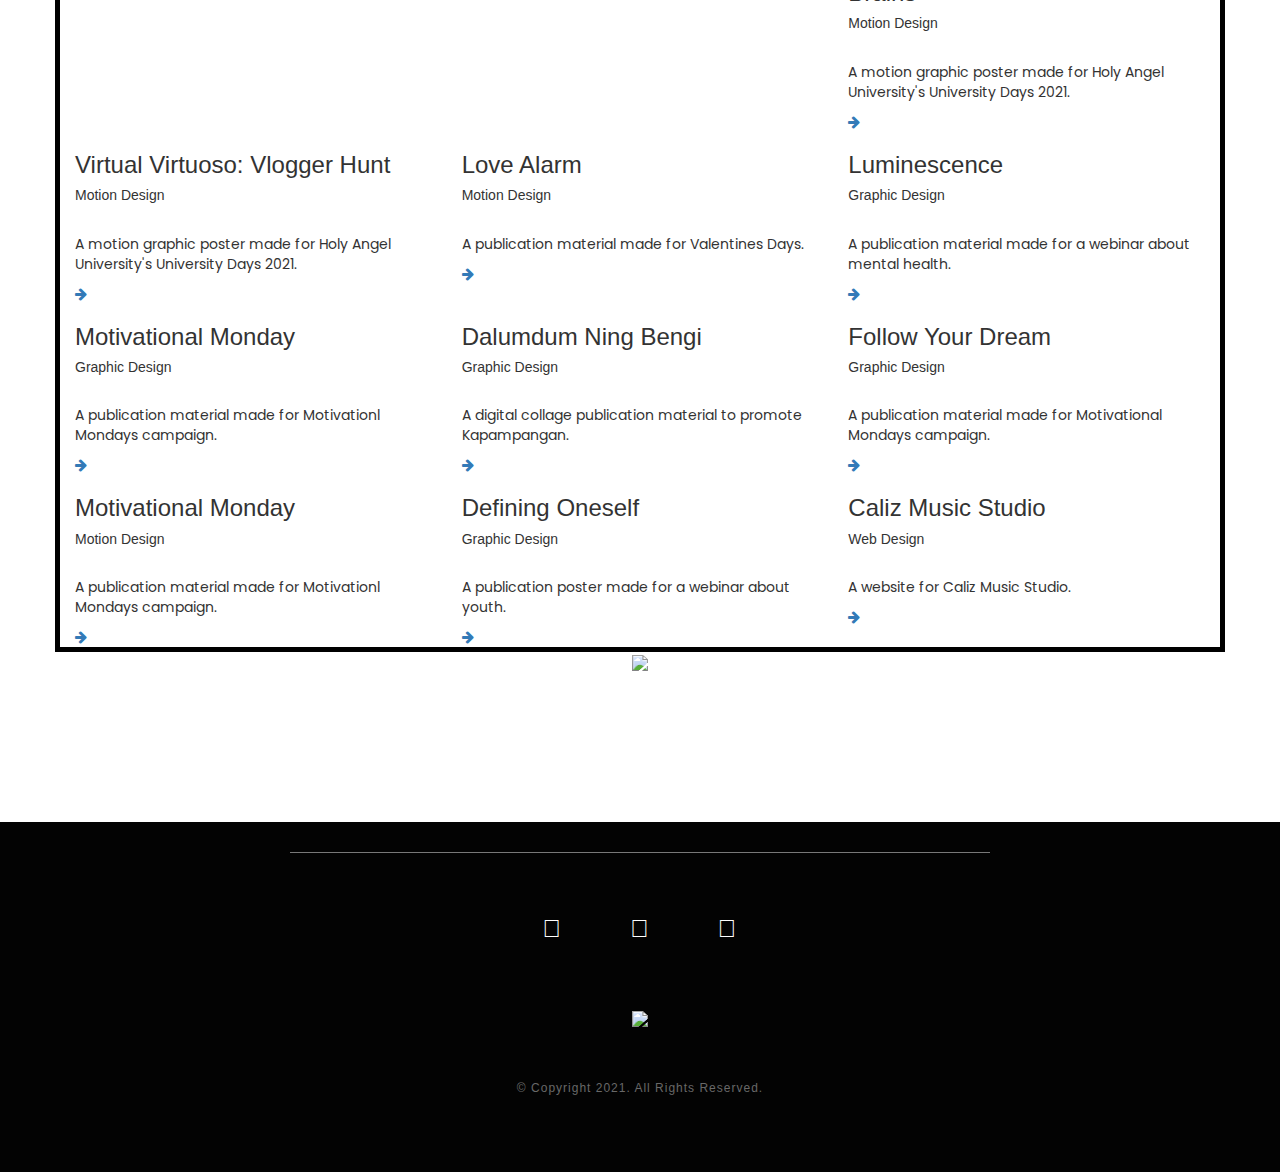
==== commit 53768992: "Update index.html" ====
--- a/index.html
+++ b/index.html
@@ -5,21 +5,37 @@
 
   <meta charset="utf-8">
   <title>James Dulinayan</title>
+  <meta name="keyword" content="James Dulinayan Portfolio">
+    <meta name="keyword" content="James Dulinayan">
+    <meta name="description" content="James Dulinayan - A web, motion, and graphic designer based in Philippines">
+    <meta http-equiv="X-UA-Compatible" content="IE=edge">
+    <meta name="viewport" content="width=device-width, initial-scale=1, shrink-to-fit=no">
   <link rel="icon" type="image/png" href="img/icon.png" />
 
 <!--Style-->
 
   <link rel="stylesheet" href="css/reset.css">
   <link rel="stylesheet" href="css/style.css">
-  <link rel="stylesheet" href="css/style-responsive.css">  
+  <link rel="stylesheet" href="css/style-responsive.css">
   <link rel="stylesheet" href="http://maxcdn.bootstrapcdn.com/font-awesome/4.3.0/css/font-awesome.min.css">
 
 <script src="https://use.fontawesome.com/releases/v5.11.1/js/all.js"></script>
-  
-  <!--[if lt IE 9]>
-  <script src="http://html5shiv.googlecode.com/svn/trunk/html5.js"></script>
-  <![endif]-->
-  
+    
+    
+    <link href="https://fonts.googleapis.com/css?family=Roboto+Condensed:300,300i,400,400i,700i" rel="stylesheet">
+    <link rel="stylesheet" href="https://cdnjs.cloudflare.com/ajax/libs/font-awesome/4.7.0/css/font-awesome.min.css">
+    <link rel="stylesheet" href="https://maxcdn.bootstrapcdn.com/bootstrap/3.3.7/css/bootstrap.min.css"> 
+    
+    <!---->
+    
+    <link rel="stylesheet" href="https://cdnjs.cloudflare.com/ajax/libs/magnific-popup.js/1.1.0/magnific-popup.min.css">
+    <link rel="stylesheet" href="https://cdnjs.cloudflare.com/ajax/libs/owl-carousel/1.3.3/owl.carousel.min.css">
+    <link rel="stylesheet" href="https://cdnjs.cloudflare.com/ajax/libs/owl-carousel/1.3.3/owl.theme.min.css">
+    <script src="https://ajax.googleapis.com/ajax/libs/jquery/3.3.1/jquery.min.js"></script>
+    <script src="https://cdnjs.cloudflare.com/ajax/libs/owl-carousel/1.3.3/owl.carousel.min.js"></script>
+
+    <link rel="stylesheet" href="css/jquery.fatNav.min.css">
+
 </head>
 
 <body>
@@ -35,49 +51,29 @@
 
 
 
-
-<div class="opacity-nav">
-    <div class="menu-index" id="buttons" style="z-index:999999">
-
-  <div class="gradient-icon white">
-  <svg class="hidden" width="0" height="0" style="position:absolute; z-index:-1">
-    <radialGradient id="rg" r="150%" cx="30%" cy="107%">
-      <stop stop-color="#fdf497" offset="0" />
-      <stop stop-color="#fde071" offset="0.05" />
-      <stop stop-color="#ef9671" offset="0.45" />
-      <stop stop-color="#996a6e" offset="0.6" />
-      <stop stop-color="#996a6e" offset="0.9" />
-    </radialGradient>
-  </svg>
-  <i class="fas fa-times fa-2x"></i>
-
-</div>
+  <!--Header-->
+
+
+  <header id="fullscreen">
+    
+      <div class="logo" id="full"><a href="index.html">
+        <img class='logos' src="img/logo.png">
+      </a></div>
+
+
+  </header>
+
+
+    <div class="fat-nav">
+        <div class="fat-nav__wrapper">
+            <ul>
+                <li><a href="index.html" class="active">Home</a></li>
+                <li><a href="pages/works.html">Works</a></li>
+                <li><a href="pages/about.html">About</a></li>
+                <li><a href="pages/contact.html">Contact</a></li>
+            </ul>
         </div>
-
-    <ul class="menu-fullscreen">
-      <li><a href="index.html">Home</a></li>
-      <li><a href="pages/works.html">My Works</a></li>
-      <li><a href="pages/about.html">About</a></li>
-      <li><a href="pages/contact.html">Contact</a></li>
-    </ul>
-
-</div>
-
-
-  <!--Header-->
-  <header id="fullscreen">
-    
-      <div class="logo" id="full"><a href="index.html">
-        <img class='logos' src="img/logo.jpg">
-      </a></div>
-      
-        <div class="menu-index" id="button">
-        <i class="fa fa-bars fa-2x"></i>
-        </div>
-
-
-
-  </header>
+    </div>
 
 
   <!--Content-->
@@ -90,7 +86,7 @@
                 <h1 class="box-headline letters rotate-2">
                    <img src="img/hello.gif">
             </h1>
-                <h5>GRAPHIC / WEB / MOTION / VIDEO</h5>
+                <h5>GRAPHIC / WEB / MOTION</h5>
             </div>
 
             <div class="mouse">
@@ -102,181 +98,368 @@
       </div>
 
 
-<!--Portfolio grid-->
-<br>
-<br>
-<br>
-<br>
-<br>
-<br>
-<br>
-<br>
-<hr>
-<br>
-<br>
-<br>
-<br>
-<br>
-<br><br>
-<br>
-
-<center><h2 class="box-headline letters rotate-2">
-    MY WORKS
-            </h2></center> 
-<div class="row">
-  <div class="column">
-    <a target="_blank" href="https://www.instagram.com/p/CD8YAGNg0vA/">
-      <div class="container" >
-         <video autoplay muted loop>
-     <source src="img/portfolio/1.mp4" type="video/mp4">
-        </video>
-        <div class="overlay">
-          <div class="text">INVICTA</div>
-        </div>
-      </div>
-    </a>
-  </div>
-  <div class="column">
-    <a href="">
-      <div class="container">
-        <video autoplay muted loop>
-     <source src="img/portfolio/2.mp4" type="video/mp4">
-        </video>
-        <div class="overlay">
-          <div class="text">RANDOM</div>
-        </div>
-      </div>
-    </a>
-  </div>
-  <div class="column">
-    <a target="_blank" href="https://www.instagram.com/p/CH4tEUmAdUJ/">
-      <div class="container">
-        <video autoplay muted loop>
-     <source src="img/portfolio/3.mp4" type="video/mp4">
-        </video>
-        <div onclick="location.href='about.html';" style="cursor: pointer;" class="overlay">
-          <div class="text">WRECK-IT HAU</div>
-        </div>
-      </div>
-    </a>
-  </div>
-
-  <div class="column">
-    <a target="_blank" href="https://www.instagram.com/p/CBVfgn6gfxV/">
-      <div class="container" >
-         <video autoplay muted loop>
-     <source src="img/portfolio/4.mp4" type="video/mp4">
-        </video>
-        <div class="overlay">
-          <div class="text">KALEIDOSCOPE</div>
-        </div>
-      </div>
-    </a>
-  </div>
-  <div class="column">
-    <a target="_blank" href="https://www.facebook.com/358489464252982/videos/1330192747143757">
-      <div class="container">
-        <video autoplay muted loop>
-     <source src="img/portfolio/5.mp4" type="video/mp4">
-        </video>
-        <div class="overlay">
-          <div class="text">PARALLEL WORLDS</div>
-        </div>
-      </div>
-    </a>
-  </div>
-  <div class="column">
-    <a target="_blank" href="https://www.instagram.com/p/CEGujIphUr0/">
-      <div class="container">
-        <video autoplay muted loop>
-     <source src="img/portfolio/6.mp4" type="video/mp4">
-        </video>
-        <div onclick="location.href='about.html';" style="cursor: pointer;" class="overlay">
-          <div class="text">RANDOM</div>
-        </div>
-      </div>
-    </a>
-  </div>
-
-
-</div>
-
-<br>
-<br>
-<br>
-<br>
-
-<div class="row">
-  <div class="column">
-    <a target="_blank" href="https://www.instagram.com/p/CGW77ruBiIg/">
-      <div class="container" >
-         <img src="img/portfolio/01.png">
-        <div class="overlay">
-          <div class="text">LUMINESCENCE</div>
-        </div>
-      </div>
-    </a>
-  </div>
-  <div class="column">
-    <a target="_blank" href="https://www.instagram.com/p/CKdql7qhD6z/">
-      <div class="container">
-        <img src="img/portfolio/02.png">
-        <div class="overlay">
-          <div class="text">RANDOM</div>
-        </div>
-      </div>
-    </a>
-  </div>
-  <div class="column">
-    <a target="_blank" href="https://www.instagram.com/p/CISmk7UBdgb/">
-      <div class="container">
-        <img src="img/portfolio/03.png">
-        <div onclick="location.href='about.html';" style="cursor: pointer;" class="overlay">
-          <div class="text">DEFINING ONESELF</div>
-        </div>
-      </div>
-    </a>
-  </div>
-
-  <div class="column">
-    <a target="_blank" href="https://www.instagram.com/p/CHXX4lfBwcq/">
-      <div class="container" >
-         <img src="img/portfolio/04.png">
-        <div class="overlay">
-          <div class="text">RANDOM</div>
-        </div>
-      </div>
-    </a>
-  </div>
-  <div class="column">
-    <a target="_blank" href="https://www.instagram.com/p/CGow4Blh3Hw/">
-      <div class="container">
-        <img src="img/portfolio/kapampangan/3.png">
-        <div class="overlay">
-          <div class="text">KAPAMPANGAN FOLK SONGS</div>
-        </div>
-      </div>
-    </a>
-  </div>
-  <div class="column">
-    <a href="https://www.instagram.com/p/CDbRyYCAtVM/">
-      <div class="container">
-        <img src="img/portfolio/06.png">
-        <div onclick="location.href='about.html';" style="cursor: pointer;" class="overlay">
-          <div class="text">RANDOM</div>
-        </div>
-      </div>
-    </a>
-  </div>
-
-
-</div>
-
-  <!--Home Sidebar-->
-
-
-
-  <!--Footer-->
+
+
+<section class="works">
+           <div class="container">
+               <div class="row no-gutters">
+                   <div class="filtering text-center col-sm-12">
+                       <div class="filter">
+                           <span data-filter='.motion' class="active">MOTION</span>
+                           |
+                           <span data-filter='.graphic'> GRAPHICS</span>
+                           |
+                           <span data-filter='.web'>WEB DESIGN</span>
+                       </div>
+                   </div>
+                   <div class="clearfix"></div>
+                   <br><br><br><br>
+                   
+                   <div class="gallery full-width">
+                       <div class="col-lg-4 items motion">
+                           <div class="item-img">
+                               <img src="img/portfolio/motion/invicta.gif" class="img-responsive" alt="">
+                               <div class="item-img-overlay">
+                                   <div class="overlay-info full-width">
+                                       <h3>Invitca: A Never Ending Story</h3>
+                                       <h5>Motion Design</h5>
+                                       <br>
+                                       <p>A motion design made as a teaser for Holy Angel University's Kick-off Celebration 2020</p>
+                                        <a href="img/portfolio/motion/invicta.gif" class="popimg">
+                                       <span class="icon">
+                                           <i class="fa fa-arrow-right"></i>
+                                       </span>
+                                     </a>
+                                   </div>
+                               </div>
+                           </div>
+                       </div>
+                          
+                    <div class="col-lg-4 items motion">
+                           <div class="item-img">
+                               <img src="img/portfolio/motion/flag.gif" class="img-responsive" alt="">
+                               <div class="item-img-overlay">
+                                   <div class="overlay-info full-width">
+                                    <h3>Rise</h3>
+                                    <h5>Motion Design</h5>
+                                    <br>
+                                    <p>A publication material made as trubute to our Filipino national heroes.</p>
+                                       <a href="img/portfolio/motion/flag.gif" class="popimg">
+                                           
+                                           <span class="icon">
+                                               <i class="fa fa-arrow-right"></i>
+                                           </span>
+                                           
+                                       </a>
+                                   </div>
+                               </div>
+                           </div>
+                       </div>
+                       
+                       <div class="col-lg-4 items motion">
+                           <div class="item-img">
+                               <img src="img/portfolio/motion/kaleidoscope.gif" class="img-responsive" alt="">
+                               <div class="item-img-overlay">
+                                   <div class="overlay-info full-width">
+                                       <h3>Kaleidoscope: An Art for Heart</h3>
+                                       <h5>Motion Design</h5>
+                                       <br>
+                                       <p>A publication material for a donation drive that promotes artists from Holy Angel University. This donation drive aims to help students who are in need for online learning.</p>
+                                       <a href="img/portfolio/motion/kaleidoscope.gif" class="popimg">
+                                           
+                                           <span class="icon">
+                                               <i class="fa fa-arrow-right"></i>
+                                           </span>
+                                           
+                                       </a>
+                                   </div>
+                               </div>
+                           </div>
+                       </div>
+                       
+                       
+                       <div class="col-lg-4 items motion">
+                           <div class="item-img">
+                               <img src="img/portfolio/motion/stranger.gif" class="img-responsive" alt="">
+                               <div class="item-img-overlay">
+                                   <div class="overlay-info full-width">
+                                    <h3>Parallel Worlds</h3>
+                                    <h5>Motion Design</h5>
+                                    <br>
+                                    <p>A motion graphic made as a teaser for Holy Angel University CICT's College Days 2019.</p>
+                                    <a href=img/portfolio/motion/stranger.gif class="popimg">
+                                           
+                                           <span class="icon">
+                                               <i class="fa fa-arrow-right"></i>
+                                           </span>
+                                           
+                                       </a>
+                                   </div>
+                               </div>
+                           </div>
+                       </div>
+                       
+                       <div class="col-lg-4 items motion">
+                           <div class="item-img">
+                               <img src="img/portfolio/motion/wreckit.gif" class="img-responsive" alt="">
+                               <div class="item-img-overlay">
+                                   <div class="overlay-info full-width">
+                                    <h3>Wreck-It HAU: Youth Breaks the Internet</h3>
+                                    <h5>Motion Design</h5>
+                                    <br>
+                                    <p>A publication material for Holy Angel University's Youth Fest Celebration 2020</p>
+                                    <a href="img/portfolio/motion/wreckit.gif" class="popimg">
+                                           
+                                           <span class="icon">
+                                               <i class="fa fa-arrow-right"></i>
+                                           </span>
+                                           
+                                       </a>
+                                   </div>
+                               </div>
+                           </div>
+                       </div>
+                       <div class="col-lg-4 items motion">
+                        <div class="item-img">
+                            <img src="img/portfolio/motion/baile.gif" class="img-responsive" alt="">
+                            <div class="item-img-overlay">
+                                <div class="overlay-info full-width">
+                                 <h3>Baile: Dancing in the Current</h3>
+                                 <h5>Motion Design</h5>
+                                 <br>
+                                 <p>A motion graphic poster made for Holy Angel University's Kick-off Celebration 2020.</p>
+                                 <a href=img/portfolio/motion/baile.gif class="popimg">
+                                        
+                                        <span class="icon">
+                                            <i class="fa fa-arrow-right"></i>
+                                        </span>
+                                        
+                                    </a>
+                                </div>
+                            </div>
+                        </div>
+                    </div>
+                        
+                        <div class="col-lg-4 items motion">
+                            <div class="item-img">
+                                <img src="img/portfolio/motion/brain.gif" class="img-responsive" alt="">
+                                <div class="item-img-overlay">
+                                    <div class="overlay-info full-width">
+                                     <h3>Cognoscente: Battle of the Brains</h3>
+                                     <h5>Motion Design</h5>
+                                     <br>
+                                     <p>A motion graphic poster made for Holy Angel University's University Days 2021.</p>
+                                     <a href=img/portfolio/motion/stranger.gif class="popimg">
+                                            
+                                            <span class="icon">
+                                                <i class="fa fa-arrow-right"></i>
+                                            </span>
+                                            
+                                        </a>
+                                    </div>
+                                </div>
+                            </div>
+                        </div>
+                        <div class="col-lg-4 items motion">
+                            <div class="item-img">
+                                <img src="img/portfolio/motion/vlog.gif" class="img-responsive" alt="">
+                                <div class="item-img-overlay">
+                                    <div class="overlay-info full-width">
+                                     <h3>Virtual Virtuoso: Vlogger Hunt</h3>
+                                     <h5>Motion Design</h5>
+                                     <br>
+                                     <p>A motion graphic poster made for Holy Angel University's University Days 2021.</p>
+                                     <a href=img/portfolio/motion/vlog.gif class="popimg">
+                                            
+                                            <span class="icon">
+                                                <i class="fa fa-arrow-right"></i>
+                                            </span>
+                                            
+                                        </a>
+                                    </div>
+                                </div>
+                            </div>
+                        </div>
+                        <div class="col-lg-4 items motion">
+                            <div class="item-img">
+                                <img src="img/portfolio/motion/love.gif" class="img-responsive" alt="">
+                                <div class="item-img-overlay">
+                                    <div class="overlay-info full-width">
+                                     <h3>Love Alarm</h3>
+                                     <h5>Motion Design</h5>
+                                     <br>
+                                     <p>A publication material made for Valentines Days.</p>
+                                     <a href=img/portfolio/motion/love.gif class="popimg">
+                                            
+                                            <span class="icon">
+                                                <i class="fa fa-arrow-right"></i>
+                                            </span>
+                                            
+                                        </a>
+                                    </div>
+                                </div>
+                            </div>
+                        </div>
+                        <div class="col-lg-4 items graphic">
+                            <div class="item-img">
+                                <img src="img/portfolio/graphic/01.jpg" class="img-responsive" alt="">
+                                <div class="item-img-overlay">
+                                    <div class="overlay-info full-width">
+                                        <h3>Luminescence</h3>
+                                     <h5>Graphic Design</h5>
+                                     <br>
+                                     <p>A publication material made for a webinar about mental health.</p>
+                                        <a href="img/portfolio/graphic/full/02.png" class="popimg">
+                                            
+                                            <span class="icon">
+                                                <i class="fa fa-arrow-right"></i>
+                                            </span>
+                                            
+                                        </a>
+                                    </div>
+                                </div>
+                            </div>
+                        </div>
+                       <div class="col-lg-4 items graphic">
+                           <div class="item-img">
+                               <img src="img/portfolio/graphic/02.jpg" class="img-responsive" alt="">
+                               <div class="item-img-overlay">
+                                   <div class="overlay-info full-width">
+                                    <h3>Motivational Monday</h3>
+                                    <h5>Graphic Design</h5>
+                                    <br>
+                                    <p>A publication material made for Motivationl Mondays campaign.</p>
+                                       <a href="img/portfolio/graphic/full/02.png" class="popimg">
+                                           
+                                           <span class="icon">
+                                               <i class="fa fa-arrow-right"></i>
+                                           </span>
+                                           
+                                       </a>
+                                   </div>
+                               </div>
+                           </div>
+                       </div>
+                       <div class="col-lg-4 items graphic">
+                           <div class="item-img">
+                               <img src="img/portfolio/graphic/03.jpg" class="img-responsive" alt="">
+                               <div class="item-img-overlay">
+                                   <div class="overlay-info full-width">
+                                    <h3>Dalumdum Ning Bengi</h3>
+                                    <h5>Graphic Design</h5>
+                                    <br>
+                                    <p>A digital collage publication material to promote Kapampangan.</p>
+                                       <a href="img/portfolio/graphic/full/03.png" class="popimg">
+                                           
+                                           <span class="icon">
+                                               <i class="fa fa-arrow-right"></i>
+                                           </span>
+                                           
+                                       </a>
+                                   </div>
+                               </div>
+                           </div>
+                       </div>
+                       <div class="col-lg-4 items graphic">
+                           <div class="item-img">
+                               <img src="img/portfolio/graphic/04.jpg" class="img-responsive" alt="">
+                               <div class="item-img-overlay">
+                                   <div class="overlay-info full-width">
+                                    <h3>Follow Your Dream</h3>
+                                    <h5>Graphic Design</h5>
+                                    <br>
+                                    <p>A publication material made for Motivational Mondays campaign.</p>
+                                       <a href="img/portfolio/graphic/full/04.png" class="popimg">
+                                           
+                                           <span class="icon">
+                                               <i class="fa fa-arrow-right"></i>
+                                           </span>
+                                           
+                                       </a>
+                                   </div>
+                               </div>
+                           </div>
+                       </div>
+                       <div class="col-lg-4 items graphic">
+                           <div class="item-img">
+                               <img src="img/portfolio/graphic/05.jpg" class="img-responsive" alt="">
+                               <div class="item-img-overlay">
+                                   <div class="overlay-info full-width">
+                                       <h3>Motivational Monday</h3>
+                                       <h5>Motion Design</h5>
+                                       <br>
+                                       <p>A publication material made for Motivationl Mondays campaign.</p>
+                                       <a href="img/portfolio/graphic/full/05.png" class="popimg">
+                                           
+                                           <span class="icon">
+                                               <i class="fa fa-arrow-right"></i>
+                                           </span>
+                                           
+                                       </a>
+                                   </div>
+                               </div>
+                           </div>
+                       </div>
+                       <div class="col-lg-4 items graphic">
+                           <div class="item-img">
+                               <img src="img/portfolio/graphic/06.jpg" class="img-responsive" alt="">
+                               <div class="item-img-overlay">
+                                   <div class="overlay-info full-width">
+                                       <h3>Defining Oneself</h3>
+                                       <h5>Graphic Design</h5>
+                                       <br>
+                                       <p>A publication poster made for a webinar about youth.</p>
+                                       <a href="img/portfolio/graphic/full/06.png" class="popimg">
+                                           
+                                           <span class="icon">
+                                               <i class="fa fa-arrow-right"></i>
+                                           </span>
+                                           
+                                       </a>
+                                   </div>
+                               </div>
+                           </div>
+                       </div> 
+                       <div class="col-lg-4 items web">
+                        <div class="item-img">
+                            <img src="img/portfolio/web/01.png" class="img-responsive" alt="">
+                            <div class="item-img-overlay">
+                                <div class="overlay-info full-width">
+                                 <h3>Caliz Music Studio</h3>
+                                 <h5>Web Design</h5>
+                                 <br>
+                                 <p>A website for Caliz Music Studio.</p>
+                                 <a href="https://www.calizmusic.com" target="_blank">
+                                        
+                                        <span class="icon">
+                                            <i class="fa fa-arrow-right"></i>
+                                        </span>
+                                        
+                                    </a>
+                                </div>
+                            </div>
+                        </div>
+                    </div>  
+
+
+
+
+
+
+
+
+
+                   </div>
+ 
+               </div>
+           </div>
+    
+
+    <div class="more">
+    <center><a href="pages/works.html"><img src="img/more.gif" style='width: 110px'></a><center>
+    </div>
+  
+
 
   <footer>
 
@@ -293,7 +476,7 @@
       
       </div> 
 
-      <center><a href="index.html"><img src="img/james.gif" style='width: 150px'></a></center> 
+      <center><a href="index.html"><img src="img/logo.png" style='width: 190px'></a></center> 
 
       <div class="copyright">© Copyright 2021. All Rights Reserved.</div>
       
@@ -304,28 +487,29 @@
 
   </footer>
 
-
+</section>
 
 <!--Scripts-->
 
-  <script src="js/jquery.min.js"></script>
-	<script src="js/jquery.easing.min.js"></script>
-	<script src="js/modernizr.custom.42534.js" type="text/javascript"></script>
+  <script src="js/jquery.easing.min.js"></script>
+  <script src="js/modernizr.custom.42534.js" type="text/javascript"></script>
   <script src="js/jquery.waitforimages.js" type="text/javascript"></script>
-  <script src="js/typed.js" type="text/javascript"></script>
-  <script src="js/masonry.pkgd.min.js" type="text/javascript"></script>  
   <script src="js/imagesloaded.pkgd.min.js" type="text/javascript"></script>    
   <script src="js/jquery.jkit.1.2.16.min.js"></script>
- 
   <script src="js/script.js" type="text/javascript"></script>
-  
-	<script>
-    $('#button, #buttons').on('click', function() {
-      $( ".opacity-nav" ).fadeToggle( "slow", "linear" );
-    // Animation complete.
-    });
-
-  </script>
+  <script  src="js/menu.js"></script>
+
+
+      <script src="js/main.js"></script>
+     <script src="js/jquery.responsiveTabs.min.js"></script>
+     <script src="js/isotope.pkgd.min.js"></script>
+     <script src="https://cdnjs.cloudflare.com/ajax/libs/magnific-popup.js/1.1.0/jquery.magnific-popup.min.js"></script>
+
+
+    <script type="text/javascript" src="js/jquery.fatNav.min.js"></script>
+    <script type="text/javascript" src="js/menu.js"></script>
+
+
 
 
 </body>
